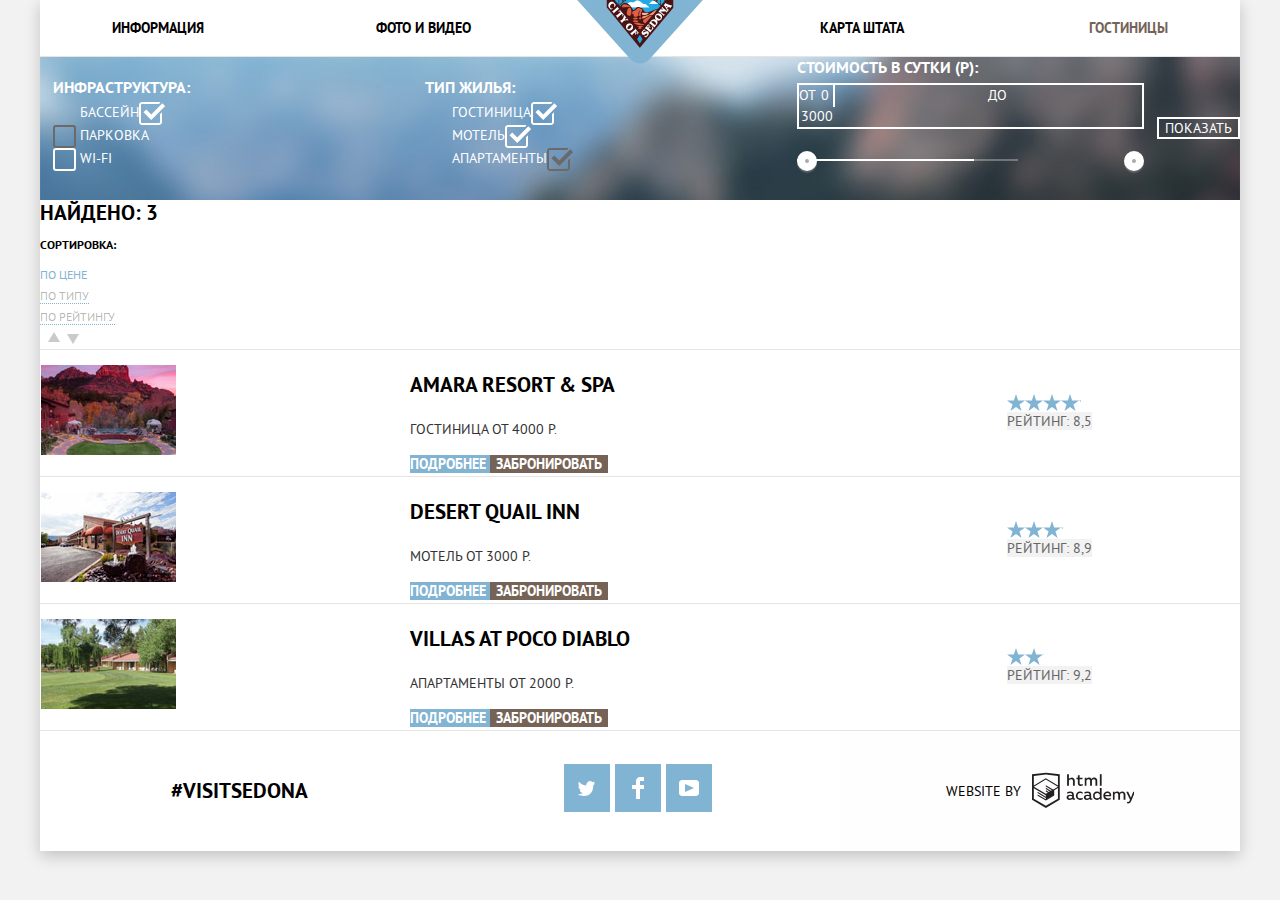
==== hotels.html @ 5e98f93b "Добавлена резиновая сетка для header и footer" ====
<!DOCTYPE html>
<html lang="ru">
<head>
    <meta charset="UTF-8">
    <title>
        Sedona - cамостоятельный учебный проект.
    </title>
    <link rel="stylesheet" href="css/normalize.css" type="text/css">
    <link rel="stylesheet" href="css/stylesheet.css" type="text/css">
</head>
<body>
<div class="container">
<header class="structure header">
    <nav class="navigation">
        <a class="navigation__logo-link" href="index.html">
            <img class=navigation__logo-image src="img/logo.png" width="140" height="71" alt="Логотип сервиса поиска гостиниц Sedona">
        </a>
        <ul class="navigation__list">
            <li class="navigation__item">
                <a class="navigation__link" href="info.html">
                    Информация
                </a>
            </li>
            <li class="navigation__item">
                <a class="navigation__link" href="media.html">
                    Фото и видео
                </a>
            </li>
            <li class="navigation__item">
                <a class="navigation__link" href="map.html">
                    Карта штата
                </a>
            </li>
            <li class="navigation__item">
                <a class="navigation__link link-active">
                    Гостиницы
                </a>
            </li>
        </ul>
    </nav>
</header>
<main class="structure hotels">
    <h1 class="visually-hidden">
        Найди свой отель!
    </h1>
    <form class="options" method="post" action="https://echo.htmlacademy.ru">
        <fieldset class="options__section options__section--infrastructure">
            <legend class="options__title">
                Инфраструктура:
            </legend>
            <div class="options__wrapper">
                <input class="options__checkbox visually-hidden" id="pool" type="checkbox" name="pool" checked>
                <label class="options__label options__label--checkbox" for="pool">
                    Бассейн
                </label>
                <input class="options__checkbox visually-hidden" id="parking" type="checkbox" name="parking" disabled>
                <label class="options__label options__label--checkbox" for="parking">
                    Парковка
                </label>
                <input class="options__checkbox visually-hidden" id="wi-fi" type="checkbox" name="wi-fi">
                <label class="options__label options__label--checkbox" for="wi-fi">
                    Wi-Fi
                </label>
            </div>
        </fieldset>
        <fieldset class="options__section options__section--type-hotel">
            <legend class="options__title">
                Тип жилья:
            </legend>
            <div class="options__wrapper">
                <input class="options__checkbox visually-hidden" id="hotel" type="checkbox" name="hotel" checked>
                <label class="options__label options__label--checkbox" for="hotel">
                    Гостиница
                </label>
                <input class="options__checkbox visually-hidden" id="motel" type="checkbox" name="motel" checked>
                <label class="options__label options__label--checkbox" for="motel">
                    Мотель
                </label>
                <input class="options__checkbox visually-hidden" id="apartments" type="checkbox" name="apartments" checked disabled>
                <label class="options__label options__label--checkbox" for="apartments">
                    Апартаменты
                </label>
            </div>
        </fieldset>
        <fieldset class="options__section options__section--cash">
            <legend class="options__title">Стоимость в сутки (Р):</legend>
            <div class="options__wrapper">
                <label class="options__label">
                    от
                </label>
                <input class="options__min-cash" type="number" value="0" min="0" step="100">
                <label class="options__label">
                    до
                </label>
                <input class="options__max-cash" type="number" value="3000" min="0" step="100">
            </div>
            <div class="options__cash-range">
                <div class="options__cash-scale">
                    <div class="options__cash-scale--select"></div>
                </div>
                <div class="options__toggle options__toggle--min"></div>
                <div class="options__toggle options__toggle--max"></div>
            </div>
        </fieldset>
        <button class="options__button" type="submit">
            Показать
        </button>
    </form>
    <section class="result">
        <h2 class="visually-hidden">
            Результаты поиска отелей
        </h2>
        <b class="result__title">
            Найдено:
        </b>
        <span class="result__total">
            3
        </span>
        <section class="sorting">
            <h2 class="sorting__title">
                Сортировка:
            </h2>
            <ul class="sorting__list">
                <li class="sorting__item">
                    <a class="sorting__link link-active" href="soprtingPrise.html">
                        По цене
                    </a>
                </li>
                <li class="sorting__item">
                    <a class="sorting__link" href="sortingType.html">
                        По типу
                    </a>
                </li>
                <li class="sorting__item">
                    <a class="sorting__link" href="sortingRange.html">
                        По рейтингу
                    </a>
                </li>
            </ul>
            <ul class="sorting__result">
                <li class="sorting__item">
                    <a class="sorting__button-up" href="sortingUp.html">
              <span class="visually-hidden">
                Вверх страницы
              </span>
                    </a>
                </li>
                <li class="sorting__item">
                    <a class="sorting__button-down link-active" href="sortingDown.html">
              <span class="visually-hidden">
                Вниз страницы
              </span>
                    </a>
                </li>
            </ul>
        </section>
        <table class="result__hotels hotels">
            <tr class="hotels__item">
                <td class="hotels__cell">
                    <img class="hotels__image" src="img/hotelsAmara.jpg" width="135" height="90" alt="Изображение гостиницы Amara Resort & Spa">
                </td>
                <td class="hotels__cell">
                    <div class="hotels__cell-wrapper">
                        <h3 class="hotels__title">
                            Amara Resort & Spa
                        </h3>
                        <p class="hotels__description">
                            Гостиница от 4000 р.
                        </p>
                        <a class="hotels__button hotels__button--preview" href="hotelsAmara.html">
                            Подробнее
                        </a>
                        <button class="hotels__button hotels__button--reserve" type="button">
                            Забронировать
                        </button>
                    </div>
                </td>
                <td class="hotels__cell">
                    <div class="hotel__cell-wrapper">
                        <span class="hotels__stars visually-hidden">
                            4 звезды
                        </span>
                        <span class="hotels__range hotels__range--amara">
                     Рейтинг: 8,5
                        </span>
                    </div>
                </td>
            </tr>
            <tr class="hotels__item">
                <td class="hotels__cell">
                    <img class="hotels__image" src="img/hotelsDesert.jpg" width="135" height="90" alt="Изображение гостиницы Desert Quail Inn">
                </td>
                <td class="hotels__cell">
                    <div class="hotels__cell-wrapper">
                        <h3 class="hotels__title">
                            Desert Quail Inn
                        </h3>
                        <p class="hotels__description">
                            Мотель от 3000 р.
                        </p>
                        <a class="hotels__button hotels__button--preview" href="hotelsDesert.html">
                            Подробнее
                        </a>
                        <button class="hotels__button hotels__button--reserve" type="button">
                            Забронировать
                        </button>
                    </div>
                </td>
                <td class="hotels__cell">
                    <div class="hotel__cell-wrapper">
                        <span class="hotels__stars visually-hidden">
                            3 звезды
                        </span>
                        <span class="hotels__range hotels__range--desert">
                     Рейтинг: 8,9
                        </span>
                    </div>
                </td>
            </tr>
            <tr class="hotels__item">
                <td class="hotels__cell">
                    <img class="hotels__image" src="img/hotelsPoco.jpg"  width="135" height="90" alt="Изображение гостиницы Villas at Poco Diablo">
                </td>
                <td class="hotels__cell">
                    <div class="hotels__cell-wrapper">
                        <h3 class="hotels__title">
                            Villas at Poco Diablo
                        </h3>
                        <p class="hotels__description">
                            Апартаменты от 2000 р.
                        </p>
                        <a class="hotels__button hotels__button--preview" href="hotelsPoco.html">
                            Подробнее
                        </a>
                        <button class="hotels__button hotels__button--reserve" type="button">
                            Забронировать
                        </button>
                    </div>
                </td>
                <td class="hotels__cell">
                    <div class="hotel__cell-wrapper">
                        <span class="hotels__stars visually-hidden">
                            2 звезды
                        </span>
                        <span class="hotels__range hotels__range--poco">
                     Рейтинг: 9,2
                        </span>
                    </div>
                </td>
            </tr>
        </table>
    </section>
</main>
<footer class="structure footer">
<span class="footer__hashtag">
    #visitSEDONA
</span>
    <ul class="footer__social">
        <li class="footer__social-item">
            <a class="footer__social-link footer__social-link--tw" href="https://www.twitter.com">
            <span class="visually-hidden">
                Twitter
            </span>
            </a>
        </li>
        <li class="footer__social-item">
            <a class="footer__social-link footer__social-link--fb" href="https://www.facebook.com">
            <span class="visually-hidden">
                Facebook
            </span>
            </a>
        </li>
        <li class="footer__social-item">
            <a class="footer__social-link footer__social-link--youtube" href="https://www.youtube.com">
            <span class="visually-hidden">
            YouTube
            </span>
            </a>
        </li>
    </ul>
    <div class="footer__copyright">
        <a class="footer__copyright-link" href="https://htmlacademy.ru/intensive/htmlcss">
            <p class="footer__copyright-description">
                Website by
            </p>
            <p class="visually-hidden">
                HTML Academy
            </p>
            <svg class="footer__copyright-svg" fill="#231f20" width="113" height="39" xmlns="http://www.w3.org/2000/svg" viewBox="0 0 113 39">
                <g class="footer__copyright-image" fill="#231f20">
                    <path d="M401.93,351.51a2.07,2.07,0,0,0,.58-0.11v1.4a3.41,3.41,0,0,1-1.24.22,1.75,1.75,0,0,1-1.75-1,5.08,5.08,0,0,1-3.3,1.13c-1.59,0-3.06-.87-3.06-2.68,0-2.24,2.08-2.93,3.9-2.93a11.63,11.63,0,0,1,2.28.26v-0.31c0-1.09-.8-1.86-2.3-1.86a7.79,7.79,0,0,0-3.15.67v-1.79a10.72,10.72,0,0,1,3.35-.58c2.48,0,4,1.18,4,3.83v3.14A0.57,0.57,0,0,0,401.93,351.51Zm-6.76-1.19a1.42,1.42,0,0,0,1.64,1.29,3.56,3.56,0,0,0,2.53-1V349.1a10.21,10.21,0,0,0-1.9-.22C396.34,348.89,395.17,349.23,395.17,350.33Z"
                          transform="translate(-355.09 -323.29)"/>
                    <path d="M408.15,343.91a5.29,5.29,0,0,1,2.7.67v1.79a4.28,4.28,0,0,0-2.42-.73,2.89,2.89,0,1,0,0,5.76,5.26,5.26,0,0,0,2.55-.67v1.8a6.58,6.58,0,0,1-2.9.6,4.42,4.42,0,0,1-4.72-4.54A4.54,4.54,0,0,1,408.15,343.91Z"
                          transform="translate(-355.09 -323.29)"/>
                    <path d="M420.93,351.51a2.07,2.07,0,0,0,.58-0.11v1.4a3.41,3.41,0,0,1-1.24.22,1.75,1.75,0,0,1-1.75-1,5.08,5.08,0,0,1-3.3,1.13c-1.59,0-3.06-.87-3.06-2.68,0-2.24,2.08-2.93,3.9-2.93a11.63,11.63,0,0,1,2.28.26v-0.31c0-1.09-.8-1.86-2.3-1.86a7.79,7.79,0,0,0-3.15.67v-1.79a10.72,10.72,0,0,1,3.35-.58c2.48,0,4,1.18,4,3.83v3.14A0.57,0.57,0,0,0,420.93,351.51Zm-6.76-1.19a1.42,1.42,0,0,0,1.64,1.29,3.56,3.56,0,0,0,2.53-1V349.1a10.21,10.21,0,0,0-1.9-.22C415.33,348.89,414.17,349.23,414.17,350.33Z"
                          transform="translate(-355.09 -323.29)"/>
                    <path d="M431.76,340.14V352.9H430v-1.39a4.07,4.07,0,0,1-3.35,1.62,4.62,4.62,0,0,1,0-9.22,4,4,0,0,1,3.15,1.37v-5.14h2ZM427,345.62a2.9,2.9,0,0,0,0,5.8,3,3,0,0,0,2.79-1.84v-2.13A3.06,3.06,0,0,0,427,345.62Z"
                          transform="translate(-355.09 -323.29)"/>
                    <path d="M438.08,343.91c3.48,0,4.68,2.81,4.12,5.34h-6.58c0.22,1.57,1.75,2.22,3.35,2.22a6.41,6.41,0,0,0,2.77-.62v1.68a7.5,7.5,0,0,1-3.14.6c-2.68,0-5-1.53-5-4.61A4.39,4.39,0,0,1,438.08,343.91Zm0.09,1.62a2.39,2.39,0,0,0-2.57,2.26h4.85A2.06,2.06,0,0,0,438.17,345.53Z"
                          transform="translate(-355.09 -323.29)"/>
                    <path d="M444.19,352.9v-8.75h1.73v1.09a4,4,0,0,1,2.92-1.33,3,3,0,0,1,2.73,1.4,4.33,4.33,0,0,1,3.06-1.4,3.21,3.21,0,0,1,3.32,3.52v5.47h-2v-5.41a1.67,1.67,0,0,0-1.73-1.84,2.94,2.94,0,0,0-2.17,1.18c0,0.2,0,.4,0,0.6v5.47h-2v-5.41a1.67,1.67,0,0,0-1.73-1.84,3.11,3.11,0,0,0-2.32,1.35v5.91h-2Z"
                          transform="translate(-355.09 -323.29)"/>
                    <path d="M466.56,344.15h2l-4.1,9.93c-0.95,2.28-2.19,3-3.52,3a5,5,0,0,1-1.15-.15v-1.66a3,3,0,0,0,.89.13c0.95,0,1.66-.67,2.17-2l0.18-.44-4.16-8.82H461l3,6.6Z"
                          transform="translate(-355.09 -323.29)"/>
                    <path d="M395.75,324.82v5a4,4,0,0,1,2.83-1.2,3.41,3.41,0,0,1,3.61,3.57v5.41h-2v-5.16a1.9,1.9,0,0,0-2-2.1,3.08,3.08,0,0,0-2.44,1.46v5.8h-2V324.82h2Z"
                          transform="translate(-355.09 -323.29)"/>
                    <path d="M407.52,325.71v3.12h3.17v1.71h-3.17v4c0,1.15.53,1.53,1.66,1.53a4.71,4.71,0,0,0,1.77-.35v1.68a7.14,7.14,0,0,1-2.35.38,2.68,2.68,0,0,1-3-2.88v-4.38H404v-1.71h1.57v-2.64Z"
                          transform="translate(-355.09 -323.29)"/>
                    <path d="M413.19,337.58v-8.75h1.73v1.09a4,4,0,0,1,2.92-1.33,3,3,0,0,1,2.73,1.4,4.33,4.33,0,0,1,3.06-1.4,3.21,3.21,0,0,1,3.32,3.52v5.47h-2v-5.41a1.67,1.67,0,0,0-1.73-1.84,2.94,2.94,0,0,0-2.17,1.18c0,0.2,0,.4,0,0.6v5.47h-2v-5.41a1.67,1.67,0,0,0-1.73-1.84,3.11,3.11,0,0,0-2.32,1.35v5.91h-2Z"
                          transform="translate(-355.09 -323.29)"/>
                    <rect x="74.72" y="1.52" width="1.95" height="12.76"/>
                    <path d="M370.53,323.31l-0.16,0-15.28,1.6v28L370.37,362l15.28-9.09v-28Zm13.12,28.45-13.28,7.9-13.28-7.9V340.28l13.22,7.87,0,1.43-9.07-5.4v1.38l9.11,5.47,0,1.46-9.1-5.42v1.38l9.11,5.47h0l9.19-5.5v-1.39h0v-4.52l4.1-2.45v11.67Zm0-13.16L380,340.74h0l-1.68,1-8-4.76v1.38l6.84,4.07-0.06,0-0.15.09-1,.57-5.64-3.36v1.38l4.45,2.65-1.05.7,0,0-3.36-2v1.38l2.21,1.3-2.25,1.35-13.16-7.82,13.17-7.92h0Zm0-1.39-13.35-7.87h0l-13.2,7.86v-10.5l13.28-1.39,13.28,1.39v10.51Z"
                          transform="translate(-355.09 -323.29)"/>
                </g>
            </svg>
        </a>
    </div>
</footer>
</div>
</body>
</html>
---- css/stylesheet.css ----
@font-face {
    font-family: "PT Sans";
    src: url("../fonts/ptsans.woff2") format("woff2");
    src: url("../fonts/ptsans.woff") format("woff");
    font-weight: 400;
    font-style: normal;
}

@font-face {
    font-family: "PT Sans";
    src: url("../fonts/ptsansbold.woff2") format("woff2");
    src: url("../fonts/ptsansbold.woff") format("woff");
    font-weight: 700;
    font-style: normal;
}

html {
    -webkit-box-sizing: border-box;
    box-sizing: border-box;
}

*,
*::before,
*::after {
    -webkit-box-sizing: inherit;
    box-sizing: inherit;
}

body {
    min-width: 768px;
    max-width: 1200px;
    margin: 0 auto;
    padding: 0;

    font-family: "PT Sans", "Arial", "sans-serif";
    font-weight: 400;
    font-size: 14px;
    line-height: 21px;
    text-transform: uppercase;
    color: #333333;

    background-color: #f2f2f2;
}

a {
    text-decoration: none;
}

img {
    max-width: 100%;
    height: auto;
}

.visually-hidden:not(:focus):not(:active) {
    position: absolute;

    width: 1px;
    height: 1px;
    margin: -1px;
    padding: 0;

    border: 0;

    white-space: nowrap;
    -webkit-clip-path: inset(100%);
    clip-path: inset(100%);
    clip: rect(0 0 0 0);
    overflow: hidden;
}

.container {
    width: 100%;
    min-width: 768px;
    background-color: #ffffff;
    box-shadow: 0 5px 15px 0 rgba(0,1,1, 0.2);
}

/* Site navigation */

.navigation {
    position: relative;
    display: flex;
    justify-content: center;
    align-items: center;
}

.navigation__logo-link {
    position: absolute;
    display: flex;
justify-content: center;
    z-index: 10;

}

.navigation__list {
    display: flex;
    justify-content: space-between;

    width: 100%;

    margin: 0;
    padding: 0 6%;

    list-style: none;
}

.navigation__item {
    width: 25%;
    height: 56px;
}

.navigation__link {
    display: flex;
    align-items: center;
    width: 100%;
    height: 100%;
    font-weight: 700;
    line-height: 26px;
    color: #000000;
}

.navigation__item:first-child>.navigation__link,
.navigation__item:nth-child(2)>.navigation__link {
    justify-content: flex-start;
}

.navigation__item:last-child>.navigation__link,
.navigation__item:nth-last-child(2)>.navigation__link {
    justify-content: flex-end;
}

.navigation__link:hover {
    color: #81b3d2;
}

.navigation__link:active {
    color: rgba(0, 0, 0, 0.3);
}

.link-active:not(:hover),
.link-active:not(:active){
    color: #766357;
}


/* The banner with a title */

.main__banner {
    position: relative;
    width: 100%;
    max-height: 513px;
    min-height: 507px;
    background-image: url("../img/indexBackground.jpg");
    background-repeat: no-repeat;
    background-position: 50% 20%;
    background-size: cover;
}

.main__banner::before {
    content: "";
    position: absolute;
    display: block;
    width: 100%;
    height: 100%;

    background-image: url("../img/indexTitle.png");
    background-repeat: no-repeat;
    background-position: 50% 50%;
}


.main__banner::after {
    content: "";
    position: absolute;
    top: 0;
    display: block;
    width: 100%;
    height: 100%;
    background-image: url("../img/mask.png");
    background-repeat: no-repeat;
    background-position: 50% 100%;
    background-size: contain;
}


/* Section advantages */

.advantages__slogan {
    display: flex;
    justify-content: center;
    align-items: center;

    width: 100%;

    font-weight: 700;
    font-size: 21px;
    line-height: 26px;
    color: #000000;
}

.advantages__description--slogan {
    display: flex;
    justify-content: center;
    align-items: center;

    width: 100%;

    line-height: 26px;
}

.advantages__list,
.advantages__other {
    margin: 0;
    padding: 0;

    list-style: none;
}

.advantages__item:first-child,
.advantages__item:nth-last-child(2) {
    width: 100%;
    height: 100%;

    background-color: #81b3d2;
}

.advantages__item:first-child::after {
  content: "";
  display: block;
   width: 70%;
    height: 60px; /*Временно*/

  background-image: url("../img/advantageTown.jpg");
  background-repeat: no-repeat;
  background-position: 100% 0; /*Временно*/
  background-size: cover;
}

.advantages__item:nth-last-child(2)::before{
  content: "";
  display: block;
    width: 70%;
    height: 60px; /*Временно*/

    background-image: url("../img/adventageAttraction.jpg");
    background-repeat: no-repeat;
    background-position: 100% 0; /*Временно*/
    background-size: cover;
}

.advantages__title {
    font-weight: 700;
    font-size: 21px;
    color: #000000;
}

.advantages__title--hotels::before {
    content: "";
    display: block;

    width: 75px;
    height: 72px;

    background-image: url("../img/adventageHostel.svg");
    background-repeat: no-repeat;
    background-position: 0 0;
}

.advantages__title--food::before {
    content: "";
    display: block;

    width: 74px;
    height: 70px;

    background-image: url("../img/advantageFood.svg");
    background-repeat: no-repeat;
    background-position: 0 0;
}

.advantages__title--gift::before {
    content: "";
    display: block;

    width: 64px;
    height: 76px;

    background-image: url("../img/adventageSouvenir.svg");
    background-repeat: no-repeat;
    background-position: 0 0;
}

.advantages__item:first-child .advantages__title,
.advantages__item:first-child .advantages__number,
.advantages__item:first-child .advantages__description,
.advantages__item:nth-last-child(2) .advantages__title,
.advantages__item:nth-last-child(2) .advantages__number,
.advantages__item:nth-last-child(2) .advantages__description{
    color: #ffffff;
}


/*Section hotel booking and modal*/


.hotel-booking__caption {
    display: flex;
    justify-content: center;

    width: 100%;

    font-weight: 700;
    font-size: 30px;
    line-height: 36px;
    color: #000000;
}

.hotel-booking__description {
    display: inline-block;
    vertical-align: middle;
    text-align: center;


    width: 100%;

    line-height: 24px;
}

.hotel-booking__search {
    display: inline-block;
    vertical-align: middle;
    text-align: center;


    font-weight: 700;
    font-size: 21px;
    line-height: 26px;
    text-transform: uppercase;
    color: #ffffff;

    background-color: #766357;

    border: none;
}

.hotel-booking__search:hover {
  background-color: #604e43;
}

.hotel-booking__search:active {
    color: rgba(255,255,255, 0.3);
    background-color: #503e33;
}

.hotel-booking__label,
.hotel-booking__input {
    font-weight: 700;
    line-height: 26px;
    color: #000000;
}

.hotel-booking__wrapper {
    width: 50%; /*timeless*/
    position: relative;
}

.hotel-booking__input {
    text-transform: uppercase;

    background-color: #f2f2f2;

    border: none;

    -webkit-appearance: none;
    -moz-appearance: none;
    -moz-appearance: textfield;
    appearance: none;
    margin: 0;
}

.hotel-booking__input:hover {
 background-color: #ebebeb;
}

.hotel-booking__input:focus {
    background-color: #ffffff;
    border: 2px solid #e5e5e5;
}

.hotel-booking__input--calendar {
    position:absolute;
    right: 0;

    display: block;

    width: 21px;
    height: 22px;

    background-color: transparent;

    border: none;
}

.hotel-booking__input--calendar:hover .hotel-booking__image{
fill: #000000;
}

.hotel-booking__input--calendar:active .hotel-booking__image{
    fill: #81b3d2;
}

.hotel-booking__button {
    background-color: #f2f2f2;
    box-shadow: none;
    border: none;
    position: relative;
}

.hotel-booking__button--min::before {
    content: "";
    display: inline-block;
    vertical-align: middle;
    text-align: center;
    width: 12px;
    height: 3px;
    background-color: #a9a9a9;
}

.hotel-booking__button--max::before {
    content: "";

    display: inline-block;
    vertical-align: middle;
    text-align: center;
    width: 11px;
    height: 3px;
    background-color: #a9a9a9;
}

.hotel-booking__button--max::after {
    content: "";
    position: absolute;
    top:25%;
    left: 44.8%;
    display: inline-block;
    vertical-align: middle;
    text-align: center;
    width: 3px;
    height: 11px;
    background-color: #a9a9a9;
}

.hotel-booking__button:hover::after,
.hotel-booking__button:hover::before {
    background-color: #000000;
}

.hotel-booking__button:active::after,
.hotel-booking__button:active::before {
    background-color: #81b3d2;
}

.hotel-booking__result {
    font-weight: 700;
    font-size: 21px;
    line-height: 26px;
    text-transform: uppercase;
    color: #ffffff;

    background-color: #81b3d2;
    border: none;
    box-shadow: none;
}

.hotel-booking__result:hover {
    background-color: #669ec0;
}

.hotel-booking__result:active {
    color: rgba(255,255,255, 0.3);
    background-color: #5496bd;
}


/*Form order hotel*/

.options {
    display: flex;
    justify-content: space-between;
    align-items: center;
    width: 100%;
    /*height: 218px; */
   background-image: url("../img/hotelsBackground.jpg");
    background-repeat: no-repeat;
    background-position: 0 0;
    background-size: cover;
}

.options__section {
    width: 33.3%;
    border: none;

}

.options__title {
    font-weight: 700;
    font-size: 16px;
    color: #ffffff;
}

.options__checkbox {
    display: none;
}

.options__label {
    position: relative;
    color: #ffffff;
}

.options__checkbox + .options__label--checkbox {
    display: block;
}

.options__checkbox + .options__label--checkbox::before {
    content: "";
    display: inline-block;
    vertical-align: middle;
    width: 23px;
    height: 23px;
    background-color: transparent;
    border:2px solid #ffffff;
    border-radius: 3px;
}



.options__checkbox:checked + .options__label--checkbox::after {
    content: "";
    position: absolute;
    display: inline-block;
    vertical-align: middle;
    width: 26px;
    height: 23px;

    background-image: url("../img/formCheckboxOn.svg");
    background-repeat: no-repeat;
}

.options__checkbox:checked + .options__label--checkbox::before {
    opacity: 0;
}
.options__checkbox:hover + .options__label--checkbox::before,
.options__checkbox:focus + .options__label--checkbox::before {
    border:2px solid #ffffff;
}
.options__checkbox:disabled + .options__label--checkbox::before {
    border:2px solid #6a6a6a;
}

.options__checkbox:disabled + .options__label--checkbox::after {
    background-image: url("../img/formCheckboxOff.svg");
    background-repeat: no-repeat;
}


.options__section--cash .options__wrapper {
    position: relative;
    border: 2px solid #ffffff;

}

.options__section--cash .options__wrapper::before {
    content: "";
    position: absolute;
    left:10%; /* temporality */
    width: 2px;
    height: 22px;

    background-color: #ffffff;
}

.options__min-cash,
.options__max-cash {
    color: #ffffff;

    background-color: transparent;
    border: none;
    -webkit-appearance: none;
    -moz-appearance: none;
    -moz-appearance: textfield;
    appearance: none;
    margin: 0;
}

.options__cash-range {
    position: relative;
}

.options__cash-scale {
    display: block;
    margin: 30px 0;/*temporality*/

    width: 221px; /*temporality*/
    height: 2px;
    background-color: rgba(255,255,255, 0.3);
}

.options__cash-scale--select {
    width: 80%; /*temporality*/
    height: 2px;

    background-color: #ffffff;
}

.options__toggle {
    position: absolute;
    display: block;

    margin-top: -40px; /*temporality*/
    width: 20px;
    height: 20px;

    background-color: #ababab;
    border: 8px solid #ffffff;
    box-shadow: 0 2px 1px 0 rgba(171,171,171, 0.3);
    border-radius: 50%;
}

.options__toggle--min {
    left: 0;
}

.options__toggle--max {
    right: 0;
}

.options__toggle:hover,
.options__toggle:active {
    width: 22px;
    height: 22px;

    border: 9px solid #ffffff;
}

.options__button {
    text-transform: uppercase;
    color: #ffffff;

    background-color: transparent;
    border: 2px solid #ffffff;
}

.options__button:hover,
.options__button:active {
    color: #000000;
    background-color: #ffffff;
}

/*Section result*/
.result__title,
.result__total {
    font-weight: 700;
    font-size: 21px;
    line-height: 26px;
    color: #000000;
}

/*Section sorting*/

.sorting__title {
    font-size: 12px;
    line-height: 18px;
    color: #000000;
}

.sorting__list,
.sorting__result {
    margin: 0;
    padding: 0;

    list-style: none;
}

.sorting__link {
    font-size: 12px;
    line-height: 18px;
    color: rgba(0,0,0, 0.3);
    border-bottom: 1px dotted #81b3d2;
}

.sorting__link:hover {
    color: #81b3d2;
}

.sorting__link:active {
    color: #000000;
    border-bottom: none;
}

.sorting__link.link-active {
    color: #81b3d2;
    border-bottom: none;
}

.sorting__result .sorting__item {
    position: relative;
    display: inline-block;
    vertical-align: middle;
}

.sorting__button-up,
.sorting__button-down {
    display: inline-block;
    vertical-align: top;
    width: 20px;
    height: 100%;

    background-color: transparent;
    border: none;
}

.sorting__button-down::before {
    content: "";

    position: absolute;
    top: 30%;
    left: 15%;

    display: block;
    width: 0;
    height: 0;

    border: 6px solid transparent;
    border-top: 10px solid #cacaca;
}

.sorting__button-up::before {
    content: "";

    position: absolute;
    bottom: 30%;
    right: 0;

    display: block;
    width: 0;
    height: 0;

    border: 6px solid transparent;
    border-bottom: 10px solid #cacaca;
}

.sorting__button-down:hover::before {
    border-top: 10px solid #000000;
}

.sorting__button-down:active::before {
    border-top: 10px solid #81b3d2;
}

.sorting__button-up:hover::before {
    border-bottom: 10px solid #000000;
}

.sorting__button-up:active::before {
    border-bottom: 10px solid #81b3d2;
}

/*Table hotels*/

.hotels {
    border-collapse: collapse;
    width: 100%;
    border-top: 1px solid #e5e5e5;
}

.hotels__item {
    border-bottom: 1px solid #e5e5e5;
}

.hotels__title {
    font-weight: 700;
    font-size: 21px;
    line-height: 26px;
    color: #000000;
}

.hotels__item:hover .hotels__title {
    color: #81b3d2;
}

.hotels__item:active .hotels__title {
 color: rgba(0,0,0, 0.3);
}

.hotels__button {
    font-weight: 700;
    color: #ffffff;

}

.hotels__button--preview {
background-color: #81b3d2;
}
.hotels__button--preview:hover {
    background-color: #669ec0;
}
.hotels__button--preview:active {
    color: rgba(255,255,255, 0.3);
    background-color: #5496bd;
}

.hotels__button--reserve {
    text-transform: uppercase;

    border: none;
background-color: #766357;
}

.hotels__button--reserve:hover {
    background-color: #604e43;
}
.hotels__button--reserve:active {
    color: rgba(255,255,255, 0.3);
    background-color: #503e33;
}


.hotels__range {
    color: #666666;
    background-color: #f2f2f2;
}

.hotels__range::before {
    content: "";
    display: block;

    width: 100%;
    height: 17px;
    background-image: url("../img/hotelsStar.svg");
    background-repeat: repeat-x;
}

.hotels__range--amara::before {
    width: 32%;
}

.hotels__range--desert::before {
    width: 24%;
}

.hotels__range--poco::before {
    width: 16%;
}




    /*Footer*/
.footer {
    display: flex;
    justify-content: space-between;
    width: 100%;

}

.footer__hashtag {
    display: flex;
    justify-content: center;
    align-items: center;
    width: 33.3%;
    font-weight: 700;
    font-size: 21px;
    line-height: 26px;
    color: #000000;
    text-transform: uppercase;
}

.footer__social {
    display: flex;
    justify-content: center;
    align-items: center;
    width: 33.3%;
    margin: 0;
    padding: 0;

    list-style: none;
}

.footer__social-link {
    display: flex;
    justify-content: center;
    align-items: center;

    width: 46px;
    height: 48px;

    margin-right: 5px;
    margin-bottom: 5px; /*timeless*/

    background-color: #81b3d2;
}

.footer__social-link--tw::before {
    content: "";
    display: block;
    width: 17px;
    height: 15px;

    background-image: url("../img/socialTwitter.svg");
    background-repeat: no-repeat;
}

.footer__social-link--fb::before {
    content: "";
    display: block;
    width: 12px;
    height: 22px;

    background-image: url("../img/socialFacebook.svg");
    background-repeat: no-repeat;
}

.footer__social-link--youtube::before {
    content: "";
    display: block;
    width: 20px;
    height: 16px;

    background-image: url("../img/socialYoutube.svg");
    background-repeat: no-repeat;
}

.footer__social-link:hover {
    background-color: #669ec0;
}

.footer__social-link:active {
    background-color: #5496bd;
    border: none;
}

.footer__social-link:active::before {
    opacity: 0.3;
}

.footer__copyright {
    display: flex;
    justify-content: center;
    align-items: center;
    width: 33.3%;
    height: 120px;

    background-color: rgba(254,254,254, 0.9);
}

.footer__copyright-link {
    display: flex;
    justify-content: space-around;
    align-items: center;
}


.footer__copyright-description {
   display: block;
width: 50%;
    line-height: 26px;
    color: #000000;
}



.footer__copyright-link:hover .footer__copyright-image {
    fill: #81b3d2;
}

.footer__copyright-link:active .footer__copyright-image {
    fill: #bdbbbc;
}
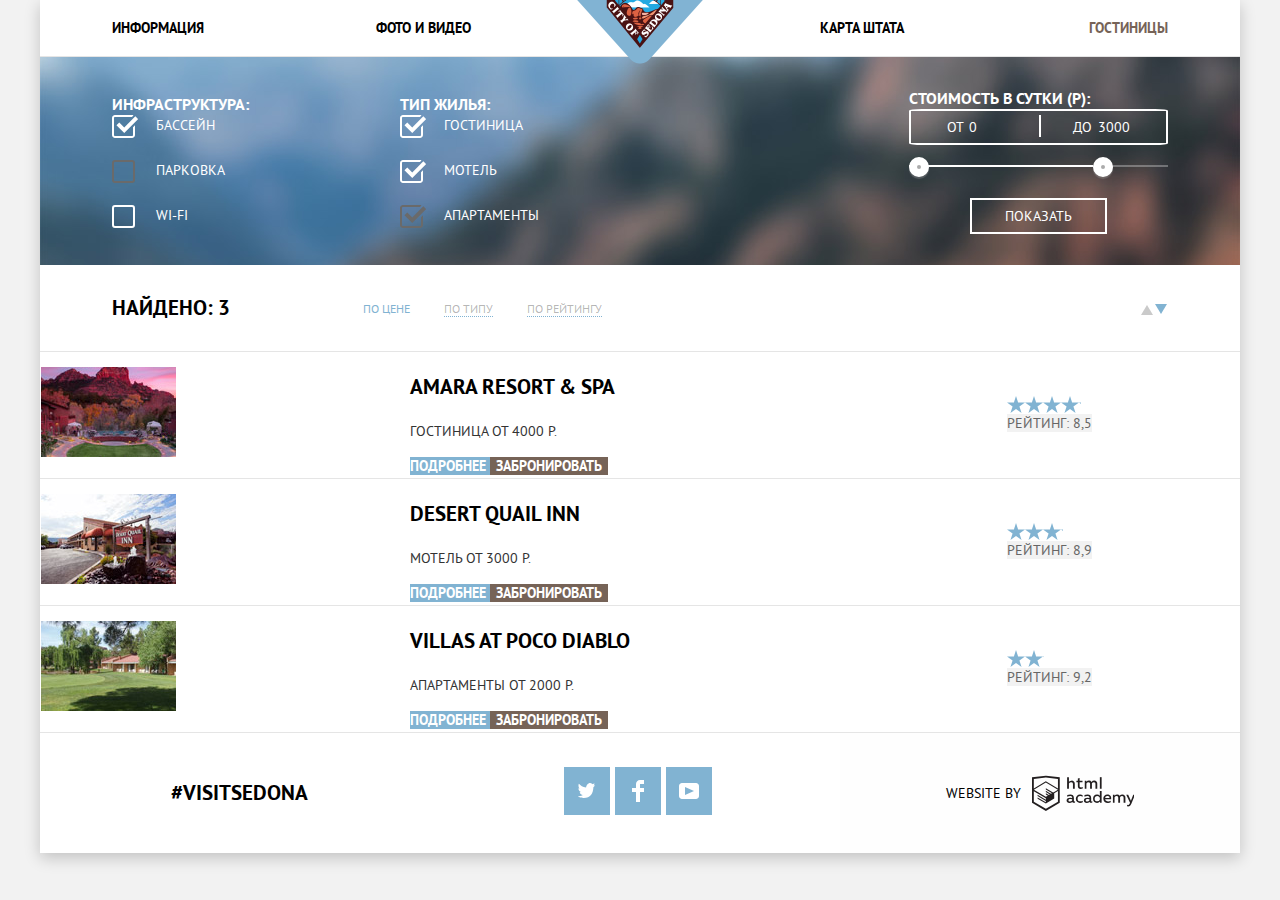
==== commit e32c823d: "Добавлена резиновая сетка для формы options и секции result" ====
--- a/hotels.html
+++ b/hotels.html
@@ -44,7 +44,7 @@
         Найди свой отель!
     </h1>
     <form class="options" method="post" action="https://echo.htmlacademy.ru">
-        <fieldset class="options__section options__section--infrastructure">
+        <fieldset class="options__section options__section--infrastructure options__fieldset">
             <legend class="options__title">
                 Инфраструктура:
             </legend>
@@ -63,7 +63,7 @@
                 </label>
             </div>
         </fieldset>
-        <fieldset class="options__section options__section--type-hotel">
+        <fieldset class="options__section options__section--type-hotel options__fieldset">
             <legend class="options__title">
                 Тип жилья:
             </legend>
@@ -82,17 +82,19 @@
                 </label>
             </div>
         </fieldset>
-        <fieldset class="options__section options__section--cash">
-            <legend class="options__title">Стоимость в сутки (Р):</legend>
+        <div class="options__section options__section--cash">
+        <fieldset class="options__fieldset">
+            <legend class="options__title options__title--cash">Стоимость в сутки (Р):</legend>
             <div class="options__wrapper">
-                <label class="options__label">
+                <label class="options__label options__label--cash">
                     от
-                </label>
-                <input class="options__min-cash" type="number" value="0" min="0" step="100">
-                <label class="options__label">
+                    <input class="options__min-cash" type="text" value="0" min="0" step="100">
+                </label>
+
+                <label class="options__label options__label--cash">
                     до
-                </label>
-                <input class="options__max-cash" type="number" value="3000" min="0" step="100">
+                    <input class="options__max-cash" type="text" value="3000" min="0" step="100">
+                </label>
             </div>
             <div class="options__cash-range">
                 <div class="options__cash-scale">
@@ -105,17 +107,16 @@
         <button class="options__button" type="submit">
             Показать
         </button>
+        </div>
     </form>
     <section class="result">
         <h2 class="visually-hidden">
             Результаты поиска отелей
         </h2>
-        <b class="result__title">
-            Найдено:
+        <div class="result__wrapper">
+        <b class="result__total">
+            Найдено: 3
         </b>
-        <span class="result__total">
-            3
-        </span>
         <section class="sorting">
             <h2 class="sorting__title">
                 Сортировка:
@@ -154,6 +155,7 @@
                 </li>
             </ul>
         </section>
+        </div>
         <table class="result__hotels hotels">
             <tr class="hotels__item">
                 <td class="hotels__cell">
--- a/css/stylesheet.css
+++ b/css/stylesheet.css
@@ -486,28 +486,64 @@
 
 .options {
     display: flex;
+    justify-content: flex-start;
+    align-items: center;
+    width: 100%;
+    /*height: 218px; */
+    padding: 31px 6%;
+
+   background-image: url("../img/hotelsBackground.jpg");
+    background-repeat: no-repeat;
+    background-position: 50% 13%;
+    background-size: cover;
+}
+
+.options__section {
+    width: 21.25%;
+    margin: 0;
+
+    padding: 0;
+}
+
+.options__section:first-child {
+    margin-right: 7.6%;
+}
+
+.options__section--type-hotel {
+    width: 52.25%;
+}
+
+.options__section--cash {
+    display: flex;
+    flex-direction: column;
     justify-content: space-between;
     align-items: center;
-    width: 100%;
-    /*height: 218px; */
-   background-image: url("../img/hotelsBackground.jpg");
-    background-repeat: no-repeat;
-    background-position: 0 0;
-    background-size: cover;
-}
-
-.options__section {
-    width: 33.3%;
+   width: 26.5%;
+}
+
+
+.options__fieldset {
+    margin: 0;
+    padding: 0;
+
     border: none;
-
 }
 
 .options__title {
+    margin: 0;
+
     font-weight: 700;
     font-size: 16px;
     color: #ffffff;
 }
 
+.options__title:not(.options__title--cash) {
+    padding-bottom: 28px;
+}
+
+.options__title--cash {
+    padding-bottom: 14px;
+}
 .options__checkbox {
     display: none;
 }
@@ -517,8 +553,10 @@
     color: #ffffff;
 }
 
-.options__checkbox + .options__label--checkbox {
-    display: block;
+.options__checkbox + .options__label--checkbox:not(:last-of-type) {
+    display: block;
+    margin-bottom: 22px;
+
 }
 
 .options__checkbox + .options__label--checkbox::before {
@@ -527,6 +565,7 @@
     vertical-align: middle;
     width: 23px;
     height: 23px;
+    margin-right: 17px;
     background-color: transparent;
     border:2px solid #ffffff;
     border-radius: 3px;
@@ -537,10 +576,12 @@
 .options__checkbox:checked + .options__label--checkbox::after {
     content: "";
     position: absolute;
+    left: 0;
     display: inline-block;
     vertical-align: middle;
     width: 26px;
     height: 23px;
+    margin-right: 13px;
 
     background-image: url("../img/formCheckboxOn.svg");
     background-repeat: no-repeat;
@@ -564,49 +605,71 @@
 
 
 .options__section--cash .options__wrapper {
+    display: flex;
+    justify-content: center;
+    align-items: center;
     position: relative;
+    width: 100%;
+    min-width: 220px;
+    height: 36px;
     border: 2px solid #ffffff;
+    border-radius: 5%;
 
 }
 
 .options__section--cash .options__wrapper::before {
     content: "";
     position: absolute;
-    left:10%; /* temporality */
+    top: 13%;
+    left: 50%; /* temporality */
     width: 2px;
     height: 22px;
 
     background-color: #ffffff;
 }
 
+.options__label--cash {
+    display: inline-block;
+    vertical-align: middle;
+    text-align: center;
+
+    width: 50%;
+
+}
+
 .options__min-cash,
 .options__max-cash {
+    display: inline-block;
+    vertical-align: baseline;
+    text-align: left;
+width: 28%;
+
     color: #ffffff;
 
     background-color: transparent;
     border: none;
-    -webkit-appearance: none;
-    -moz-appearance: none;
-    -moz-appearance: textfield;
-    appearance: none;
     margin: 0;
 }
+
+
 
 .options__cash-range {
     position: relative;
+    width: 100%;
+    padding-top: 20px;
+    padding-bottom: 31px;
 }
 
 .options__cash-scale {
     display: block;
-    margin: 30px 0;/*temporality*/
-
-    width: 221px; /*temporality*/
+
+    width: 100%; /*temporality*/
     height: 2px;
     background-color: rgba(255,255,255, 0.3);
 }
 
 .options__cash-scale--select {
-    width: 80%; /*temporality*/
+    width: 71%; /*temporality*/
     height: 2px;
 
     background-color: #ffffff;
@@ -614,9 +677,10 @@
 
 .options__toggle {
     position: absolute;
-    display: block;
-
-    margin-top: -40px; /*temporality*/
+    top: 23%;
+    display: block;
+
+
     width: 20px;
     height: 20px;
 
@@ -631,7 +695,7 @@
 }
 
 .options__toggle--max {
-    right: 0;
+    left: 71%;
 }
 
 .options__toggle:hover,
@@ -643,6 +707,8 @@
 }
 
 .options__button {
+    width: 137px;
+    height: 36px;
     text-transform: uppercase;
     color: #ffffff;
 
@@ -657,7 +723,15 @@
 }
 
 /*Section result*/
-.result__title,
+.result__wrapper {
+    display: flex;
+    justify-content: space-between;
+    align-items: center;
+    width: 100%;
+    height: 86px;
+    padding: 0 6%;
+}
+
 .result__total {
     font-weight: 700;
     font-size: 21px;
@@ -667,27 +741,59 @@
 
 /*Section sorting*/
 
+.sorting {
+    display: flex;
+    align-items: center;
+
+    width: 80%;
+}
+
 .sorting__title {
+    display: block;
     font-size: 12px;
     line-height: 18px;
     color: #000000;
 }
 
+
+@media (min-width: 1200px) {
+    .sorting__title {
+        position: absolute;
+
+        width: 1px;
+        height: 1px;
+        margin: -1px;
+        padding: 0;
+
+        overflow: hidden;
+    }
+}
+
+
 .sorting__list,
 .sorting__result {
+    display: flex;
+    align-items: center;
+
     margin: 0;
     padding: 0;
 
     list-style: none;
 }
 
+
 .sorting__link {
+    margin-right: 34px;
     font-size: 12px;
     line-height: 18px;
     color: rgba(0,0,0, 0.3);
     border-bottom: 1px dotted #81b3d2;
 }
 
+.sorting__item:first-child .sorting__link {
+    margin-left: 40px;
+}
+
 .sorting__link:hover {
     color: #81b3d2;
 }
@@ -700,18 +806,29 @@
 .sorting__link.link-active {
     color: #81b3d2;
     border-bottom: none;
+}
+
+.sorting__result {
+    display: flex;
+    justify-content: flex-end;
+    flex-grow: 10;
+    height: 100%;
+
 }
 
 .sorting__result .sorting__item {
     position: relative;
     display: inline-block;
     vertical-align: middle;
+
+    width: 15px;
+
 }
 
 .sorting__button-up,
 .sorting__button-down {
     display: inline-block;
-    vertical-align: top;
+    vertical-align: text-top;
     width: 20px;
     height: 100%;
 
@@ -738,7 +855,7 @@
     content: "";
 
     position: absolute;
-    bottom: 30%;
+    bottom: 15%;
     right: 0;
 
     display: block;
@@ -753,17 +870,23 @@
     border-top: 10px solid #000000;
 }
 
-.sorting__button-down:active::before {
+.sorting__button-down:active::before,
+.sorting__button-down.link-active::before {
     border-top: 10px solid #81b3d2;
 }
+
+
 
 .sorting__button-up:hover::before {
     border-bottom: 10px solid #000000;
 }
 
-.sorting__button-up:active::before {
+.sorting__button-up:active::before,
+.sorting__button-up.link-active::before{
     border-bottom: 10px solid #81b3d2;
 }
+
+
 
 /*Table hotels*/
 
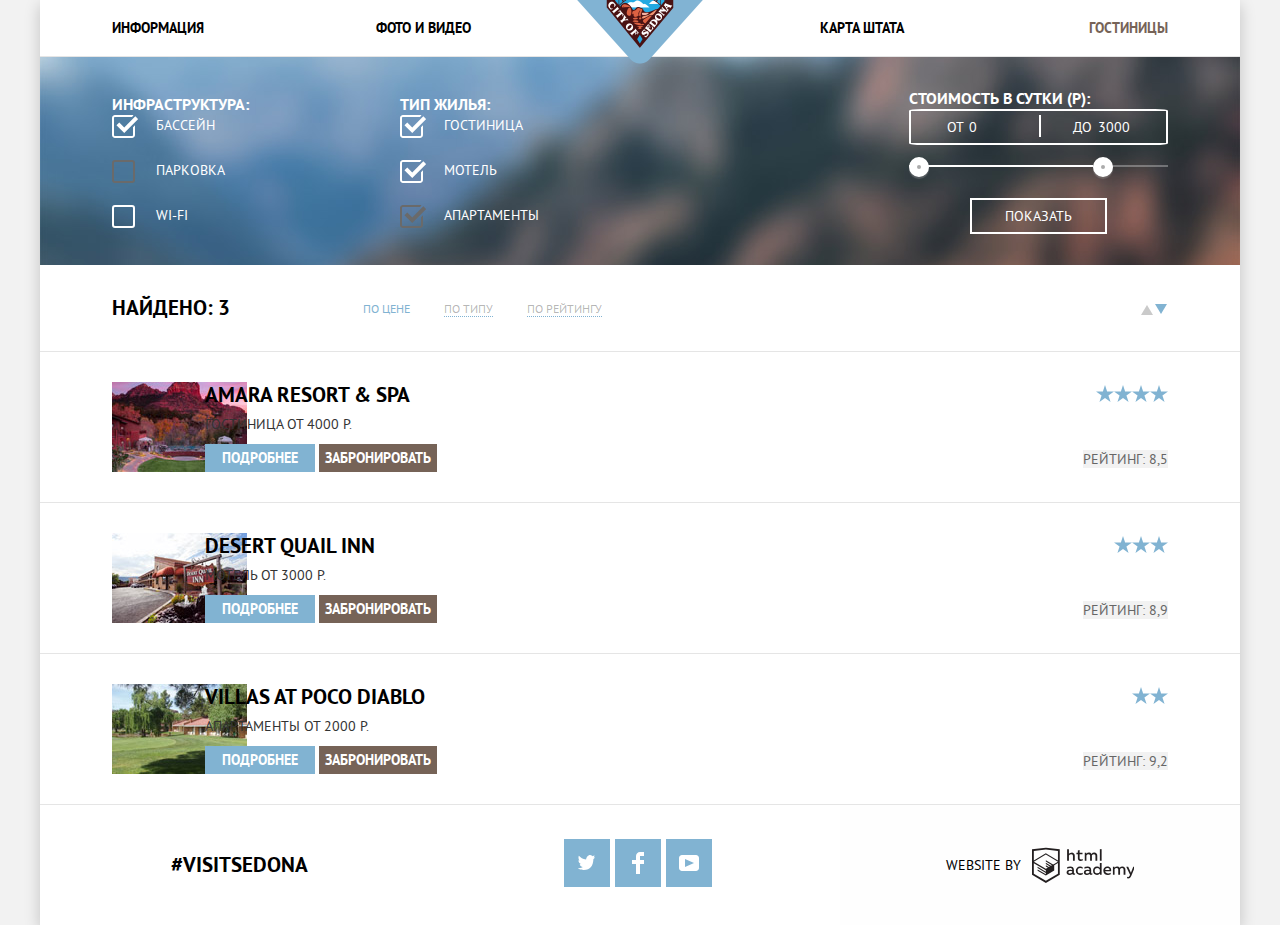
==== commit 4d12e1b3: "Добавлена резиновая сетка для таблицы hotels" ====
--- a/hotels.html
+++ b/hotels.html
@@ -94,7 +94,7 @@
                 <label class="options__label options__label--cash">
                     до
                     <input class="options__max-cash" type="text" value="3000" min="0" step="100">
-                </label>
+                </la  bel>
             </div>
             <div class="options__cash-range">
                 <div class="options__cash-scale">
@@ -178,14 +178,12 @@
                     </div>
                 </td>
                 <td class="hotels__cell">
-                    <div class="hotel__cell-wrapper">
-                        <span class="hotels__stars visually-hidden">
+                    <span class="hotels__stars hotels__stars--amara">
                             4 звезды
                         </span>
-                        <span class="hotels__range hotels__range--amara">
+                        <span class="hotels__range">
                      Рейтинг: 8,5
                         </span>
-                    </div>
                 </td>
             </tr>
             <tr class="hotels__item">
@@ -209,14 +207,12 @@
                     </div>
                 </td>
                 <td class="hotels__cell">
-                    <div class="hotel__cell-wrapper">
-                        <span class="hotels__stars visually-hidden">
+                    <span class="hotels__stars hotels__stars--desert">
                             3 звезды
                         </span>
-                        <span class="hotels__range hotels__range--desert">
+                        <span class="hotels__range">
                      Рейтинг: 8,9
                         </span>
-                    </div>
                 </td>
             </tr>
             <tr class="hotels__item">
@@ -240,14 +236,12 @@
                     </div>
                 </td>
                 <td class="hotels__cell">
-                    <div class="hotel__cell-wrapper">
-                        <span class="hotels__stars visually-hidden">
+                    <span class="hotels__stars hotels__stars--poco">
                             2 звезды
                         </span>
-                        <span class="hotels__range hotels__range--poco">
+                        <span class="hotels__range">
                      Рейтинг: 9,2
                         </span>
-                    </div>
                 </td>
             </tr>
         </table>
--- a/css/stylesheet.css
+++ b/css/stylesheet.css
@@ -900,7 +900,33 @@
     border-bottom: 1px solid #e5e5e5;
 }
 
+.hotels__cell {
+    padding: 30px 0;
+    vertical-align: middle;
+    text-align: left;
+}
+
+.hotels__cell:first-child {
+    width: 1%;
+    padding-left: 6%;
+    padding-right: 30px;
+}
+
+.hotels__cell:last-child {
+    padding-right: 6%;
+    text-align: right;
+}
+
+.hotels__image {
+    display: block;
+    min-width: 135px;
+    min-height: 90px;
+}
+
 .hotels__title {
+    margin: 0;
+    padding-bottom: 6px;
+
     font-weight: 700;
     font-size: 21px;
     line-height: 26px;
@@ -912,16 +938,28 @@
 }
 
 .hotels__item:active .hotels__title {
- color: rgba(0,0,0, 0.3);
+    color: rgba(0,0,0, 0.3);
+}
+
+.hotels__description {
+ margin: 0;
+    padding-bottom: 9px;
 }
 
 .hotels__button {
+    display: inline-block;
+    vertical-align: middle;
+    text-align: center;
+    width: max-content;
     font-weight: 700;
     color: #ffffff;
 
 }
 
 .hotels__button--preview {
+    padding: 0 17px;
+    padding-top: 4px;
+    padding-bottom: 3px;
 background-color: #81b3d2;
 }
 .hotels__button--preview:hover {
@@ -933,6 +971,7 @@
 }
 
 .hotels__button--reserve {
+    height: 28px;
     text-transform: uppercase;
 
     border: none;
@@ -953,26 +992,36 @@
     background-color: #f2f2f2;
 }
 
-.hotels__range::before {
-    content: "";
-    display: block;
+.hotels__stars {
+    display: block;
+    font-size: 0;
+}
+
+.hotels__stars::before {
+    content: "";
+    display: inline-block;
+    vertical-align: top;
+    text-align: right;
 
     width: 100%;
     height: 17px;
+
+    margin-bottom: 47px;
+
     background-image: url("../img/hotelsStar.svg");
     background-repeat: repeat-x;
 }
 
-.hotels__range--amara::before {
-    width: 32%;
-}
-
-.hotels__range--desert::before {
-    width: 24%;
-}
-
-.hotels__range--poco::before {
-    width: 16%;
+.hotels__stars--amara::before {
+    width: 72px;
+}
+
+.hotels__stars--desert::before {
+    width: 54px;
+}
+
+.hotels__stars--poco::before {
+    width: 36px;
 }
 
 
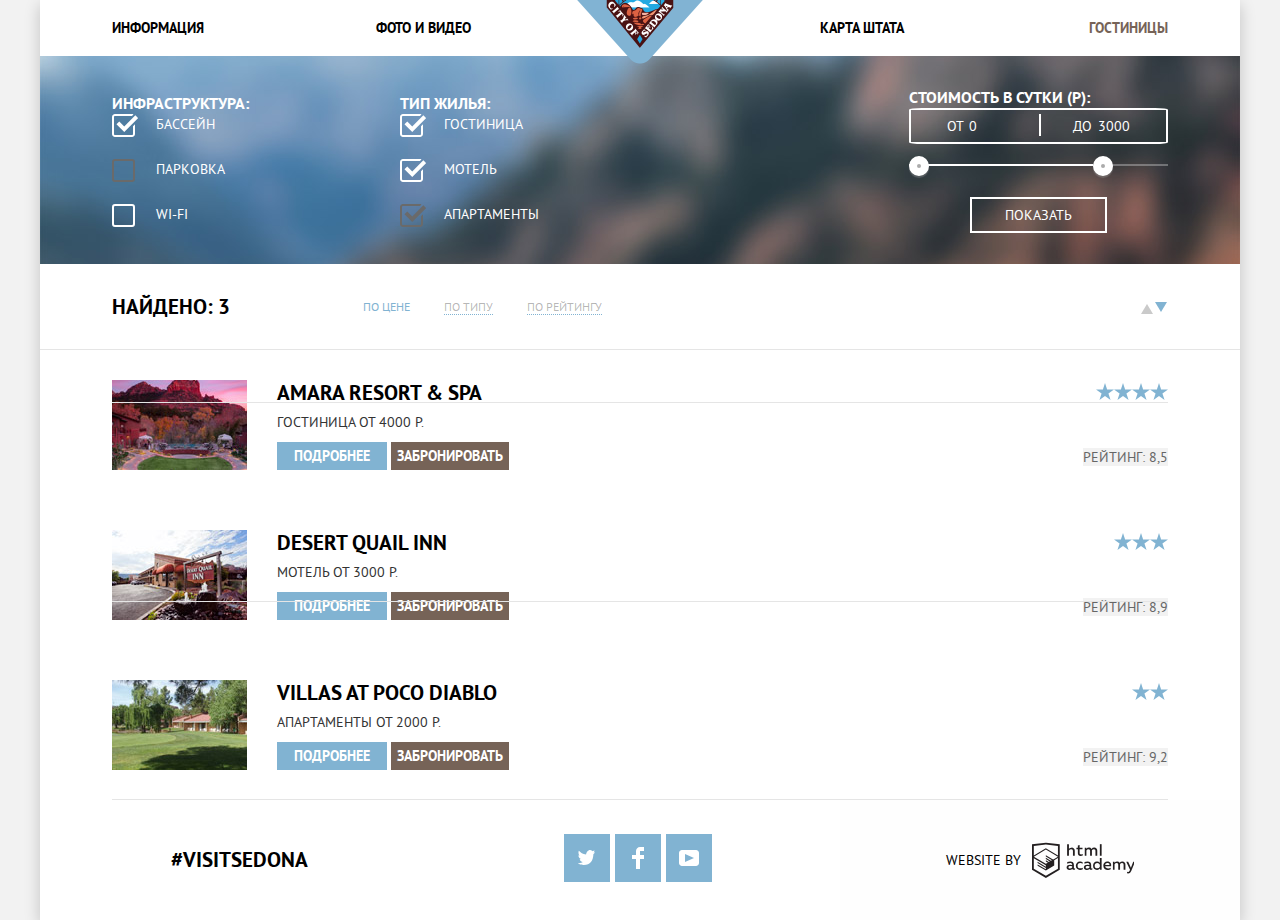
==== commit 79bf98b7: "Сетка таблицы версия 2" ====
--- a/hotels.html
+++ b/hotels.html
@@ -156,8 +156,9 @@
             </ul>
         </section>
         </div>
+        <div class="result__table-wrapper">
         <table class="result__hotels hotels">
-            <tr class="hotels__item">
+            <tr class="hotels__item hotels__item--amara">
                 <td class="hotels__cell">
                     <img class="hotels__image" src="img/hotelsAmara.jpg" width="135" height="90" alt="Изображение гостиницы Amara Resort & Spa">
                 </td>
@@ -186,7 +187,7 @@
                         </span>
                 </td>
             </tr>
-            <tr class="hotels__item">
+            <tr class="hotels__item hotels__item--desert">
                 <td class="hotels__cell">
                     <img class="hotels__image" src="img/hotelsDesert.jpg" width="135" height="90" alt="Изображение гостиницы Desert Quail Inn">
                 </td>
@@ -215,7 +216,7 @@
                         </span>
                 </td>
             </tr>
-            <tr class="hotels__item">
+            <tr class="hotels__item hotels__item--poco">
                 <td class="hotels__cell">
                     <img class="hotels__image" src="img/hotelsPoco.jpg"  width="135" height="90" alt="Изображение гостиницы Villas at Poco Diablo">
                 </td>
@@ -245,6 +246,7 @@
                 </td>
             </tr>
         </table>
+        </div>
     </section>
 </main>
 <footer class="structure footer">
--- a/css/stylesheet.css
+++ b/css/stylesheet.css
@@ -723,6 +723,7 @@
 }
 
 /*Section result*/
+
 .result__wrapper {
     display: flex;
     justify-content: space-between;
@@ -730,6 +731,7 @@
     width: 100%;
     height: 86px;
     padding: 0 6%;
+    border-bottom: 1px solid #e5e5e5;
 }
 
 .result__total {
@@ -890,37 +892,61 @@
 
 /*Table hotels*/
 
+.result__table-wrapper {
+    padding: 0 6%;
+    position: relative;
+}
+
 .hotels {
     border-collapse: collapse;
     width: 100%;
-    border-top: 1px solid #e5e5e5;
 }
 
 .hotels__item {
-    border-bottom: 1px solid #e5e5e5;
+    position: relative;
+}
+
+.hotels__item::after {
+    content: "";
+    position: absolute;
+    bottom: 0;
+    right: 0;
+    display: block;
+   width: 100%;
+    height: 1px;
+    background-color: #e5e5e5;
+}
+
+.hotels__item--amara::after {
+    bottom: 65%;
+}
+
+.hotels__item--desert::after {
+    bottom: 32%;
 }
 
 .hotels__cell {
+    white-space: nowrap;
     padding: 30px 0;
     vertical-align: middle;
     text-align: left;
 }
 
 .hotels__cell:first-child {
-    width: 1%;
-    padding-left: 6%;
-    padding-right: 30px;
+    width: 165px;
+    text-align: left;
 }
 
 .hotels__cell:last-child {
-    padding-right: 6%;
     text-align: right;
 }
 
 .hotels__image {
-    display: block;
-    min-width: 135px;
-    min-height: 90px;
+    white-space: nowrap;
+    display: block;
+    width: 135px;
+    height: 90px;
+
 }
 
 .hotels__title {
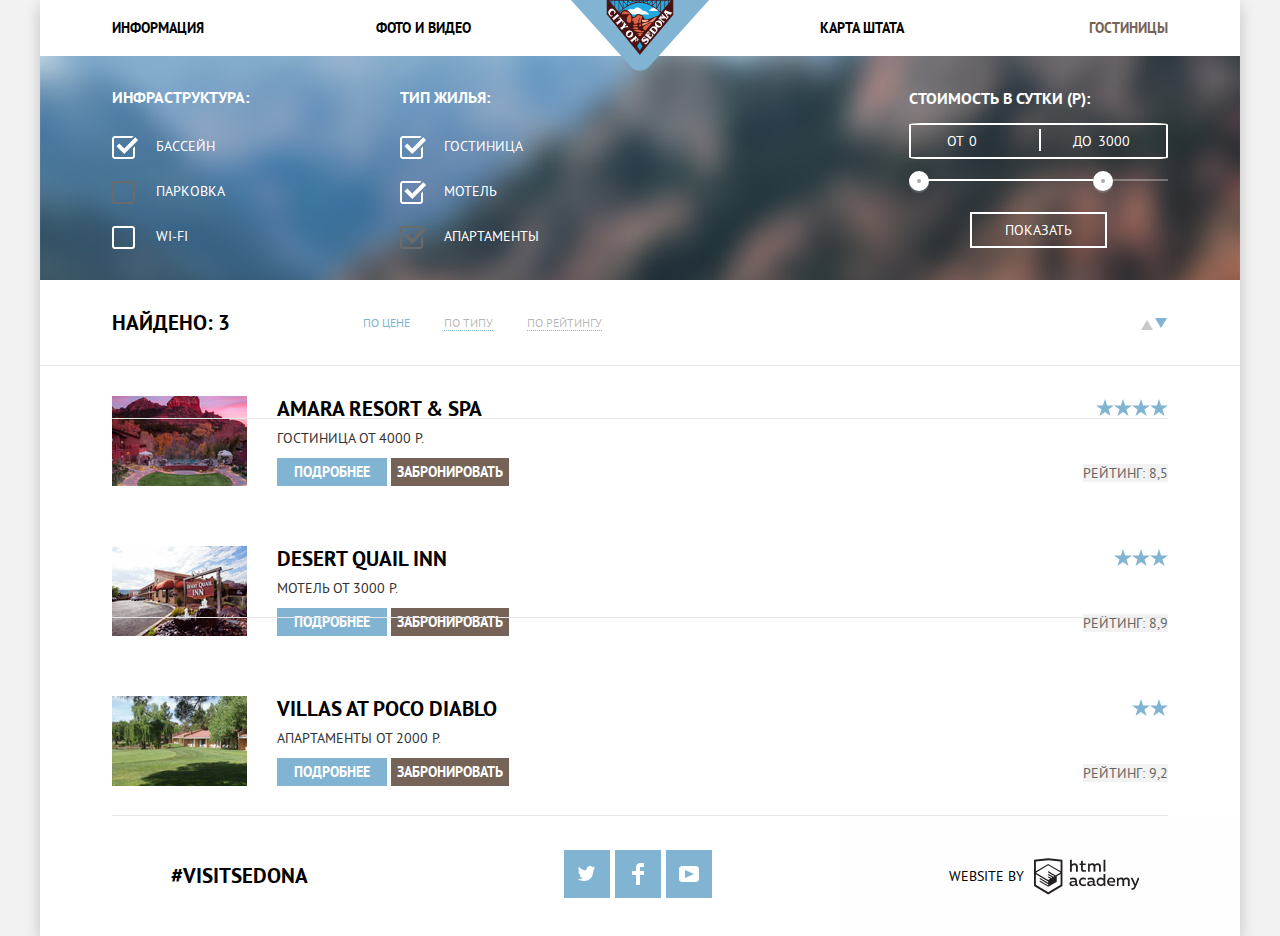
==== commit 30d4040c: "Рефакторинг кода и названий файлов" ====
--- a/hotels.html
+++ b/hotels.html
@@ -5,12 +5,12 @@
     <title>
         Sedona - cамостоятельный учебный проект.
     </title>
-    <link rel="stylesheet" href="css/normalize.css" type="text/css">
-    <link rel="stylesheet" href="css/stylesheet.css" type="text/css">
+    <link rel="stylesheet" href="css/normalize.css">
+    <link rel="stylesheet" href="css/stylesheet.css">
 </head>
 <body>
 <div class="container">
-<header class="structure header">
+<header class="header">
     <nav class="navigation">
         <a class="navigation__logo-link" href="index.html">
             <img class=navigation__logo-image src="img/logo.png" width="140" height="71" alt="Логотип сервиса поиска гостиниц Sedona">
@@ -39,7 +39,7 @@
         </ul>
     </nav>
 </header>
-<main class="structure hotels">
+<main class="main">
     <h1 class="visually-hidden">
         Найди свой отель!
     </h1>
@@ -48,7 +48,6 @@
             <legend class="options__title">
                 Инфраструктура:
             </legend>
-            <div class="options__wrapper">
                 <input class="options__checkbox visually-hidden" id="pool" type="checkbox" name="pool" checked>
                 <label class="options__label options__label--checkbox" for="pool">
                     Бассейн
@@ -61,13 +60,11 @@
                 <label class="options__label options__label--checkbox" for="wi-fi">
                     Wi-Fi
                 </label>
-            </div>
         </fieldset>
         <fieldset class="options__section options__section--type-hotel options__fieldset">
             <legend class="options__title">
                 Тип жилья:
             </legend>
-            <div class="options__wrapper">
                 <input class="options__checkbox visually-hidden" id="hotel" type="checkbox" name="hotel" checked>
                 <label class="options__label options__label--checkbox" for="hotel">
                     Гостиница
@@ -80,7 +77,6 @@
                 <label class="options__label options__label--checkbox" for="apartments">
                     Апартаменты
                 </label>
-            </div>
         </fieldset>
         <div class="options__section options__section--cash">
         <fieldset class="options__fieldset">
@@ -94,7 +90,7 @@
                 <label class="options__label options__label--cash">
                     до
                     <input class="options__max-cash" type="text" value="3000" min="0" step="100">
-                </la  bel>
+                </label>
             </div>
             <div class="options__cash-range">
                 <div class="options__cash-scale">
@@ -123,31 +119,31 @@
             </h2>
             <ul class="sorting__list">
                 <li class="sorting__item">
-                    <a class="sorting__link link-active" href="soprtingPrise.html">
+                    <a class="sorting__link link-active" href="soprting-prise.html">
                         По цене
                     </a>
                 </li>
                 <li class="sorting__item">
-                    <a class="sorting__link" href="sortingType.html">
+                    <a class="sorting__link" href="sorting-type.html">
                         По типу
                     </a>
                 </li>
                 <li class="sorting__item">
-                    <a class="sorting__link" href="sortingRange.html">
+                    <a class="sorting__link" href="sorting-range.html">
                         По рейтингу
                     </a>
                 </li>
             </ul>
             <ul class="sorting__result">
                 <li class="sorting__item">
-                    <a class="sorting__button-up" href="sortingUp.html">
+                    <a class="sorting__button-up" href="sorting-up.html">
               <span class="visually-hidden">
                 Вверх страницы
               </span>
                     </a>
                 </li>
                 <li class="sorting__item">
-                    <a class="sorting__button-down link-active" href="sortingDown.html">
+                    <a class="sorting__button-down link-active" href="sorting-down.html">
               <span class="visually-hidden">
                 Вниз страницы
               </span>
@@ -160,23 +156,21 @@
         <table class="result__hotels hotels">
             <tr class="hotels__item hotels__item--amara">
                 <td class="hotels__cell">
-                    <img class="hotels__image" src="img/hotelsAmara.jpg" width="135" height="90" alt="Изображение гостиницы Amara Resort & Spa">
-                </td>
-                <td class="hotels__cell">
-                    <div class="hotels__cell-wrapper">
+                    <img class="hotels__image" src="img/hotels-amara.jpg" width="135" height="90" alt="Изображение гостиницы Amara Resort & Spa">
+                </td>
+                <td class="hotels__cell">
                         <h3 class="hotels__title">
                             Amara Resort & Spa
                         </h3>
                         <p class="hotels__description">
                             Гостиница от 4000 р.
                         </p>
-                        <a class="hotels__button hotels__button--preview" href="hotelsAmara.html">
+                        <a class="hotels__button hotels__button--preview" href="hotels-amara.html">
                             Подробнее
                         </a>
                         <button class="hotels__button hotels__button--reserve" type="button">
                             Забронировать
                         </button>
-                    </div>
                 </td>
                 <td class="hotels__cell">
                     <span class="hotels__stars hotels__stars--amara">
@@ -189,23 +183,21 @@
             </tr>
             <tr class="hotels__item hotels__item--desert">
                 <td class="hotels__cell">
-                    <img class="hotels__image" src="img/hotelsDesert.jpg" width="135" height="90" alt="Изображение гостиницы Desert Quail Inn">
-                </td>
-                <td class="hotels__cell">
-                    <div class="hotels__cell-wrapper">
+                    <img class="hotels__image" src="img/hotels-desert.jpg" width="135" height="90" alt="Изображение гостиницы Desert Quail Inn">
+                </td>
+                <td class="hotels__cell">
                         <h3 class="hotels__title">
                             Desert Quail Inn
                         </h3>
                         <p class="hotels__description">
                             Мотель от 3000 р.
                         </p>
-                        <a class="hotels__button hotels__button--preview" href="hotelsDesert.html">
+                        <a class="hotels__button hotels__button--preview" href="hotels-desert.html">
                             Подробнее
                         </a>
                         <button class="hotels__button hotels__button--reserve" type="button">
                             Забронировать
                         </button>
-                    </div>
                 </td>
                 <td class="hotels__cell">
                     <span class="hotels__stars hotels__stars--desert">
@@ -218,23 +210,21 @@
             </tr>
             <tr class="hotels__item hotels__item--poco">
                 <td class="hotels__cell">
-                    <img class="hotels__image" src="img/hotelsPoco.jpg"  width="135" height="90" alt="Изображение гостиницы Villas at Poco Diablo">
-                </td>
-                <td class="hotels__cell">
-                    <div class="hotels__cell-wrapper">
+                    <img class="hotels__image" src="img/hotels-poco.jpg"  width="135" height="90" alt="Изображение гостиницы Villas at Poco Diablo">
+                </td>
+                <td class="hotels__cell">
                         <h3 class="hotels__title">
                             Villas at Poco Diablo
                         </h3>
                         <p class="hotels__description">
                             Апартаменты от 2000 р.
                         </p>
-                        <a class="hotels__button hotels__button--preview" href="hotelsPoco.html">
+                        <a class="hotels__button hotels__button--preview" href="hotels-poco.html">
                             Подробнее
                         </a>
                         <button class="hotels__button hotels__button--reserve" type="button">
                             Забронировать
                         </button>
-                    </div>
                 </td>
                 <td class="hotels__cell">
                     <span class="hotels__stars hotels__stars--poco">
@@ -249,7 +239,7 @@
         </div>
     </section>
 </main>
-<footer class="structure footer">
+<footer class="footer">
 <span class="footer__hashtag">
     #visitSEDONA
 </span>
--- a/css/stylesheet.css
+++ b/css/stylesheet.css
@@ -2,16 +2,16 @@
     font-family: "PT Sans";
     src: url("../fonts/ptsans.woff2") format("woff2");
     src: url("../fonts/ptsans.woff") format("woff");
+    font-style: normal;
     font-weight: 400;
-    font-style: normal;
 }
 
 @font-face {
     font-family: "PT Sans";
     src: url("../fonts/ptsansbold.woff2") format("woff2");
     src: url("../fonts/ptsansbold.woff") format("woff");
+    font-style: normal;
     font-weight: 700;
-    font-style: normal;
 }
 
 html {
@@ -32,10 +32,10 @@
     margin: 0 auto;
     padding: 0;
 
-    font-family: "PT Sans", "Arial", "sans-serif";
     font-weight: 400;
     font-size: 14px;
     line-height: 21px;
+    font-family: "PT Sans", "Arial", "sans-serif";
     text-transform: uppercase;
     color: #333333;
 
@@ -71,14 +71,16 @@
 .container {
     width: 100%;
     min-width: 768px;
+
     background-color: #ffffff;
-    box-shadow: 0 5px 15px 0 rgba(0,1,1, 0.2);
+    box-shadow: 0 5px 15px 0 rgba(0, 1, 1, 0.2);
 }
 
 /* Site navigation */
 
 .navigation {
     position: relative;
+
     display: flex;
     justify-content: center;
     align-items: center;
@@ -86,18 +88,17 @@
 
 .navigation__logo-link {
     position: absolute;
-    display: flex;
-justify-content: center;
+    top: 0;
     z-index: 10;
 
+    display: flex;
+    justify-content: center;
 }
 
 .navigation__list {
     display: flex;
     justify-content: space-between;
-
-    width: 100%;
-
+    width: 100%;
     margin: 0;
     padding: 0 6%;
 
@@ -114,18 +115,19 @@
     align-items: center;
     width: 100%;
     height: 100%;
+
     font-weight: 700;
     line-height: 26px;
     color: #000000;
 }
 
-.navigation__item:first-child>.navigation__link,
-.navigation__item:nth-child(2)>.navigation__link {
+.navigation__item:first-child > .navigation__link,
+.navigation__item:nth-child(2) > .navigation__link {
     justify-content: flex-start;
 }
 
-.navigation__item:last-child>.navigation__link,
-.navigation__item:nth-last-child(2)>.navigation__link {
+.navigation__item:last-child > .navigation__link,
+.navigation__item:nth-last-child(2) > .navigation__link {
     justify-content: flex-end;
 }
 
@@ -133,24 +135,31 @@
     color: #81b3d2;
 }
 
-.navigation__link:active {
+.navigation__link:active,
+.navigation__link:focus {
     color: rgba(0, 0, 0, 0.3);
+
+    outline: none;
 }
 
 .link-active:not(:hover),
-.link-active:not(:active){
+.link-active:not(:active) {
     color: #766357;
 }
-
 
 /* The banner with a title */
 
 .main__banner {
     position: relative;
+    z-index: 1;
+
+    display: block;
     width: 100%;
     max-height: 513px;
     min-height: 507px;
-    background-image: url("../img/indexBackground.jpg");
+
+    background-color: #88b9d7;
+    background-image: url("../img/index-background.jpg");
     background-repeat: no-repeat;
     background-position: 50% 20%;
     background-size: cover;
@@ -158,156 +167,295 @@
 
 .main__banner::before {
     content: "";
+
     position: absolute;
+    top: 0;
+    left: 0;
+
     display: block;
     width: 100%;
     height: 100%;
 
-    background-image: url("../img/indexTitle.png");
+    background-image: url("../img/index-title.png");
     background-repeat: no-repeat;
     background-position: 50% 50%;
 }
 
-
 .main__banner::after {
     content: "";
+
     position: absolute;
-    top: 0;
-    display: block;
-    width: 100%;
+    bottom: -0.13%;
+
+    display: block;
+    width: 100.2%;
     height: 100%;
-    background-image: url("../img/mask.png");
+
+    background-image: url("../img/index-mask.png");
     background-repeat: no-repeat;
-    background-position: 50% 100%;
+    background-position: -1px 100%;
     background-size: contain;
 }
 
-
 /* Section advantages */
 
+.advantages {
+    display: block;
+    width: 100%;
+}
+
 .advantages__slogan {
     display: flex;
     justify-content: center;
-    align-items: center;
-
-    width: 100%;
+    width: 50%;
+    margin: 0 auto;
+    padding-top: 60px;
+    padding-bottom: 40px;
 
     font-weight: 700;
     font-size: 21px;
     line-height: 26px;
+    text-align: center;
     color: #000000;
 }
 
-.advantages__description--slogan {
+@media (max-width: 1056px) {
+    .advantages__slogan {
+        width: 60%;
+        padding-top: 57px;
+    }
+}
+
+.advantages__description-slogan {
     display: flex;
     justify-content: center;
     align-items: center;
-
-    width: 100%;
+    width: 100%;
+    margin: 0;
+    padding-bottom: 59px;
 
     line-height: 26px;
 }
 
 .advantages__list,
 .advantages__other {
+    display: flex;
+    flex-wrap: wrap;
     margin: 0;
     padding: 0;
 
+    background-color: #eeeeee;
+
     list-style: none;
 }
 
+.advantages__item,
+.advantages__wrapper {
+    display: flex;
+    flex-wrap: wrap;
+    justify-content: flex-start;
+    align-content: flex-start;
+    order: 4;
+    width: 33.3%;
+    min-height: 255px;
+    padding-top: 47px;
+}
+
 .advantages__item:first-child,
-.advantages__item:nth-last-child(2) {
+.advantages__item:nth-child(2) {
     width: 100%;
     height: 100%;
+    padding-top: 0;
 
     background-color: #81b3d2;
 }
 
-.advantages__item:first-child::after {
-  content: "";
-  display: block;
-   width: 70%;
-    height: 60px; /*Временно*/
-
-  background-image: url("../img/advantageTown.jpg");
-  background-repeat: no-repeat;
-  background-position: 100% 0; /*Временно*/
-  background-size: cover;
-}
-
-.advantages__item:nth-last-child(2)::before{
-  content: "";
-  display: block;
-    width: 70%;
-    height: 60px; /*Временно*/
-
-    background-image: url("../img/adventageAttraction.jpg");
+.advantages__item:first-child {
+    order: 1;
+
+    background-image: url("../img/advantage-town.jpg");
     background-repeat: no-repeat;
-    background-position: 100% 0; /*Временно*/
-    background-size: cover;
+    background-position: 100%;
+    background-size: 66.66% auto;
+}
+
+.advantages__item:nth-child(2) {
+    justify-content: flex-end;
+    order: 3;
+
+    background-image: url("../img/adventage-attraction.jpg");
+    background-repeat: no-repeat;
+    background-position: 0;
+    background-size: 66.66% auto;
+}
+
+.advantages__item:last-child {
+    order: 2;
+    width: 100%;
+    min-height: 330px;
+    padding-top: 0;
+
+    background-color: #ffffff;
+}
+
+.advantages__other {
+    display: flex;
+    flex-wrap: wrap;
+    width: 100%;
+    padding-top: 61px;
+
+    background-color: #ffffff;
+}
+
+.advantages__other-item {
+    display: flex;
+    flex-wrap: wrap;
+    justify-content: space-around;
+    align-items: flex-start;
+    align-content: flex-start;
+    width: 33.3%;
 }
 
 .advantages__title {
+    width: min-content;
+    margin: 0 auto;
+    padding-bottom: 31px;
+
     font-weight: 700;
     font-size: 21px;
+    text-align: center;
     color: #000000;
 }
 
+.advantages__item:nth-child(2) .advantages__title {
+    width: max-content;
+}
+
+.advantages__other-item .advantages__title {
+    display: flex;
+    flex-direction: column;
+    align-items: center;
+    margin-bottom: 30px;
+    padding: 0 32%;
+
+    text-align: center;
+}
+
 .advantages__title--hotels::before {
     content: "";
-    display: block;
-
+
+    display: block;
     width: 75px;
     height: 72px;
-
-    background-image: url("../img/adventageHostel.svg");
+    margin-bottom: 29px;
+
+    background-image: url("../img/adventage-hostel.svg");
     background-repeat: no-repeat;
     background-position: 0 0;
 }
 
 .advantages__title--food::before {
     content: "";
-    display: block;
-
+
+    display: block;
     width: 74px;
     height: 70px;
-
-    background-image: url("../img/advantageFood.svg");
+    margin-bottom: 29px;
+
+    background-image: url("../img/advantage-food.svg");
     background-repeat: no-repeat;
     background-position: 0 0;
 }
 
 .advantages__title--gift::before {
     content: "";
-    display: block;
-
+
+    display: block;
     width: 64px;
     height: 76px;
-
-    background-image: url("../img/adventageSouvenir.svg");
+    margin-top: -7px;
+    margin-bottom: 29px;
+
+    background-image: url("../img/adventage-souvenir.svg");
     background-repeat: no-repeat;
     background-position: 0 0;
+}
+
+.advantages__number {
+    width: 100%;
+    padding-bottom: 30px;
+
+    text-align: center;
+}
+
+.advantages__description {
+    width: 180px;
+    margin: 0 auto;
+
+    text-align: center;
+}
+
+.advantages__item:nth-last-child(3) .advantages__description {
+    width: 149px;
+}
+
+@media (min-width: 1056px) {
+    .advantages__description,
+    .advantages__item:nth-last-child(3) .advantages__description {
+        width: 259px;
+    }
+
+    .advantages__item:first-child .advantages__description,
+    .advantages__item:nth-child(2) .advantages__description {
+        width: 303px;
+    }
+}
+
+.advantages__other-item .advantages__description {
+    width: 165px;
+    margin: 0 auto;
+
+    text-align: center;
+}
+
+.advantages__other-item:nth-last-child(2) .advantages__description {
+    width: 152px;
+}
+
+@media (min-width: 1056px) {
+    .advantages__other-item .advantages__description,
+    .advantages__other-item:nth-last-child(2) .advantages__description {
+        width: 285px;
+    }
 }
 
 .advantages__item:first-child .advantages__title,
 .advantages__item:first-child .advantages__number,
 .advantages__item:first-child .advantages__description,
-.advantages__item:nth-last-child(2) .advantages__title,
-.advantages__item:nth-last-child(2) .advantages__number,
-.advantages__item:nth-last-child(2) .advantages__description{
+.advantages__item:nth-child(2) .advantages__title,
+.advantages__item:nth-child(2) .advantages__number,
+.advantages__item:nth-child(2) .advantages__description {
     color: #ffffff;
 }
 
-
 /*Section hotel booking and modal*/
 
+.hotel-booking {
+    position: relative;
+
+    display: flex;
+    flex-direction: column;
+    align-items: center;
+}
 
 .hotel-booking__caption {
     display: flex;
     justify-content: center;
 
     width: 100%;
+    margin: 0;
+    padding-top: 57px;
+    padding-bottom: 37px;
 
     font-weight: 700;
     font-size: 30px;
@@ -317,20 +465,258 @@
 
 .hotel-booking__description {
     display: inline-block;
+    width: 100%;
+    margin: 0;
+    padding-bottom: 52px;
+
+    line-height: 24px;
     vertical-align: middle;
     text-align: center;
-
-
-    width: 100%;
-
-    line-height: 24px;
 }
 
 .hotel-booking__search {
     display: inline-block;
+    min-width: 568px;
+    min-height: 87px;
+
+    font-weight: 700;
+    font-size: 21px;
+    line-height: 26px;
     vertical-align: middle;
     text-align: center;
-
+    text-transform: uppercase;
+    color: #ffffff;
+
+    background-color: #766357;
+    border: none;
+}
+
+.hotel-booking__search:hover {
+    background-color: #604e43;
+}
+
+.hotel-booking__search:active {
+    color: rgba(255, 255, 255, 0.3);
+
+    background-color: #503e33;
+}
+
+.hotel-booking__modal {
+    position: absolute;
+    bottom: 0;
+    z-index: 100;
+
+    display: none;
+    flex-direction: row;
+    flex-wrap: wrap;
+    justify-content: center;
+    align-content: center;
+    max-width: 568px;
+    padding: 55px;
+
+    background-color: #ffffff;
+
+    transform: translate(0%, 100%);
+}
+
+.hotel-booking__modal--show {
+    display: flex;
+}
+
+.hotel-booking__form {
+    display: flex;
+    flex-wrap: wrap;
+    justify-content: flex-start;
+    width: 100%;
+}
+
+.hotel-booking__label,
+.hotel-booking__input {
+    font-weight: 700;
+    line-height: 26px;
+    color: #000000;
+}
+
+.hotel-booking__label {
+    display: flex;
+    align-items: center;
+    width: 24.45%;
+    height: 38px;
+}
+
+.hotel-booking__label:last-of-type {
+    justify-content: flex-end;
+    padding-right: 27px;
+}
+
+.hotel-booking__wrapper {
+    position: relative;
+
+    display: flex;
+    justify-content: flex-start;
+    align-items: center;
+    width: 75.55%;
+    height: 38px;
+    margin-bottom: 30px;
+
+    background-color: #f2f2f2;
+}
+
+.hotel-booking__wrapper:nth-last-of-type(2),
+.hotel-booking__wrapper:last-of-type {
+    width: 25.55%;
+    margin-bottom: 0;
+}
+
+.hotel-booking__input {
+    position: relative;
+
+    width: 100%;
+    height: 100%;
+    margin: 0;
+    padding: 0;
+    padding-left: 14px;
+
+    text-transform: uppercase;
+
+    background-color: #f2f2f2;
+    border: none;
+    -webkit-appearance: none;
+    -moz-appearance: none;
+    -moz-appearance: textfield;
+    appearance: none;
+}
+
+.hotel-booking__input::-webkit-outer-spin-button,
+.hotel-booking__input::-webkit-inner-spin-button {
+    margin: 0;
+
+    -webkit-appearance: none;
+    -moz-appearance: none;
+    -moz-appearance: textfield;
+    appearance: none;
+}
+
+.hotel-booking__input:hover {
+    background-color: #ebebeb;
+    -moz-appearance: number-input;
+    appearance: none;
+}
+
+.hotel-booking__input:focus {
+    background-color: #ffffff;
+    border: 2px solid #e5e5e5;
+    outline: none;
+    -moz-appearance: number-input;
+    appearance: none;
+}
+
+.hotel-booking__wrapper:nth-last-of-type(2) .hotel-booking__input,
+.hotel-booking__wrapper:last-of-type .hotel-booking__input {
+    width: 33.33%;
+    padding: 0;
+
+    vertical-align: middle;
+    text-align: center;
+}
+
+.hotel-booking__input--calendar {
+    position: absolute;
+    top: 0;
+    right: 0;
+
+    display: block;
+    width: 39px;
+    height: 100%;
+    padding: 0;
+
+    background-color: transparent;
+    border: none;
+}
+
+.hotel-booking__input--calendar:hover .hotel-booking__image {
+    fill: #000000;
+}
+
+.hotel-booking__input--calendar:active .hotel-booking__image,
+.hotel-booking__input--calendar:focus .hotel-booking__image {
+    fill: #81b3d2;
+    outline: none;
+}
+
+.hotel-booking__button {
+    width: 33.33%;
+    height: 100%;
+    background-color: #f2f2f2;
+    box-shadow: none;
+    border: none;
+    position: relative;
+    padding: 0;
+}
+
+.hotel-booking__button--min::before {
+    content: "";
+
+    display: inline-block;
+    width: 12px;
+    height: 3px;
+
+    vertical-align: middle;
+    text-align: center;
+
+    background-color: #a9a9a9;
+}
+
+.hotel-booking__button--max::before {
+    content: "";
+
+    display: inline-block;
+    width: 11px;
+    height: 3px;
+
+    vertical-align: middle;
+    text-align: center;
+
+    background-color: #a9a9a9;
+}
+
+.hotel-booking__button--max::after {
+    content: "";
+
+    position: absolute;
+    top: 40%;
+    left: 45%;
+
+    display: inline-block;
+    width: 3px;
+    height: 11px;
+
+    vertical-align: middle;
+    text-align: center;
+
+    background-color: #a9a9a9;
+}
+
+.hotel-booking__button:focus {
+    outline: none;
+}
+
+.hotel-booking__button:hover::after,
+.hotel-booking__button:hover::before {
+    background-color: #000000;
+}
+
+.hotel-booking__button:active::after,
+.hotel-booking__button:active::before,
+.hotel-booking__button:focus::after,
+.hotel-booking__button:focus::before {
+    background-color: #81b3d2;
+}
+
+.hotel-booking__result {
+    width: 100%;
+    height: 58px;
+    margin-top: 54px;
 
     font-weight: 700;
     font-size: 21px;
@@ -338,135 +724,6 @@
     text-transform: uppercase;
     color: #ffffff;
 
-    background-color: #766357;
-
-    border: none;
-}
-
-.hotel-booking__search:hover {
-  background-color: #604e43;
-}
-
-.hotel-booking__search:active {
-    color: rgba(255,255,255, 0.3);
-    background-color: #503e33;
-}
-
-.hotel-booking__label,
-.hotel-booking__input {
-    font-weight: 700;
-    line-height: 26px;
-    color: #000000;
-}
-
-.hotel-booking__wrapper {
-    width: 50%; /*timeless*/
-    position: relative;
-}
-
-.hotel-booking__input {
-    text-transform: uppercase;
-
-    background-color: #f2f2f2;
-
-    border: none;
-
-    -webkit-appearance: none;
-    -moz-appearance: none;
-    -moz-appearance: textfield;
-    appearance: none;
-    margin: 0;
-}
-
-.hotel-booking__input:hover {
- background-color: #ebebeb;
-}
-
-.hotel-booking__input:focus {
-    background-color: #ffffff;
-    border: 2px solid #e5e5e5;
-}
-
-.hotel-booking__input--calendar {
-    position:absolute;
-    right: 0;
-
-    display: block;
-
-    width: 21px;
-    height: 22px;
-
-    background-color: transparent;
-
-    border: none;
-}
-
-.hotel-booking__input--calendar:hover .hotel-booking__image{
-fill: #000000;
-}
-
-.hotel-booking__input--calendar:active .hotel-booking__image{
-    fill: #81b3d2;
-}
-
-.hotel-booking__button {
-    background-color: #f2f2f2;
-    box-shadow: none;
-    border: none;
-    position: relative;
-}
-
-.hotel-booking__button--min::before {
-    content: "";
-    display: inline-block;
-    vertical-align: middle;
-    text-align: center;
-    width: 12px;
-    height: 3px;
-    background-color: #a9a9a9;
-}
-
-.hotel-booking__button--max::before {
-    content: "";
-
-    display: inline-block;
-    vertical-align: middle;
-    text-align: center;
-    width: 11px;
-    height: 3px;
-    background-color: #a9a9a9;
-}
-
-.hotel-booking__button--max::after {
-    content: "";
-    position: absolute;
-    top:25%;
-    left: 44.8%;
-    display: inline-block;
-    vertical-align: middle;
-    text-align: center;
-    width: 3px;
-    height: 11px;
-    background-color: #a9a9a9;
-}
-
-.hotel-booking__button:hover::after,
-.hotel-booking__button:hover::before {
-    background-color: #000000;
-}
-
-.hotel-booking__button:active::after,
-.hotel-booking__button:active::before {
-    background-color: #81b3d2;
-}
-
-.hotel-booking__result {
-    font-weight: 700;
-    font-size: 21px;
-    line-height: 26px;
-    text-transform: uppercase;
-    color: #ffffff;
-
     background-color: #81b3d2;
     border: none;
     box-shadow: none;
@@ -476,11 +733,43 @@
     background-color: #669ec0;
 }
 
-.hotel-booking__result:active {
-    color: rgba(255,255,255, 0.3);
+.hotel-booking__result:active,
+.hotel-booking__result:focus {
+    color: rgba(255, 255, 255, 0.3);
+
     background-color: #5496bd;
-}
-
+    outline: none;
+}
+
+/*Map*/
+
+.map {
+    position: relative;
+
+    display: flex;
+    justify-content: center;
+    align-items: flex-start;
+    width: 100%;
+    height: 474px;
+
+    overflow: hidden;
+}
+
+.map__image {
+    min-width: 1200px;
+    height: auto;
+}
+
+.map__iframe {
+    position: absolute;
+    top: 0;
+    right: 0;
+
+    width: 100%;
+    height: 593px;
+
+    border: none;
+}
 
 /*Form order hotel*/
 
@@ -489,10 +778,9 @@
     justify-content: flex-start;
     align-items: center;
     width: 100%;
-    /*height: 218px; */
     padding: 31px 6%;
 
-   background-image: url("../img/hotelsBackground.jpg");
+    background-image: url("../img/hotels-background.jpg");
     background-repeat: no-repeat;
     background-position: 50% 13%;
     background-size: cover;
@@ -501,7 +789,6 @@
 .options__section {
     width: 21.25%;
     margin: 0;
-
     padding: 0;
 }
 
@@ -518,9 +805,8 @@
     flex-direction: column;
     justify-content: space-between;
     align-items: center;
-   width: 26.5%;
-}
-
+    width: 26.5%;
+}
 
 .options__fieldset {
     margin: 0;
@@ -544,117 +830,126 @@
 .options__title--cash {
     padding-bottom: 14px;
 }
+
+.options__label {
+    position: relative;
+
+    color: #ffffff;
+}
+
+.options__label--cash {
+    display: inline-block;
+    width: 50%;
+
+    vertical-align: middle;
+    text-align: center;
+}
+
 .options__checkbox {
     display: none;
 }
 
-.options__label {
-    position: relative;
-    color: #ffffff;
-}
-
 .options__checkbox + .options__label--checkbox:not(:last-of-type) {
     display: block;
     margin-bottom: 22px;
-
 }
 
 .options__checkbox + .options__label--checkbox::before {
     content: "";
+
     display: inline-block;
-    vertical-align: middle;
     width: 23px;
     height: 23px;
     margin-right: 17px;
+
+    vertical-align: middle;
+
     background-color: transparent;
-    border:2px solid #ffffff;
+    border: 2px solid #ffffff;
     border-radius: 3px;
 }
 
-
-
 .options__checkbox:checked + .options__label--checkbox::after {
     content: "";
+
     position: absolute;
     left: 0;
+
     display: inline-block;
-    vertical-align: middle;
     width: 26px;
     height: 23px;
     margin-right: 13px;
 
-    background-image: url("../img/formCheckboxOn.svg");
+    vertical-align: middle;
+
+    background-image: url("../img/form-checkbox-on.svg");
     background-repeat: no-repeat;
 }
 
 .options__checkbox:checked + .options__label--checkbox::before {
     opacity: 0;
 }
+
 .options__checkbox:hover + .options__label--checkbox::before,
 .options__checkbox:focus + .options__label--checkbox::before {
-    border:2px solid #ffffff;
-}
+    border: 2px solid #ffffff;
+}
+
 .options__checkbox:disabled + .options__label--checkbox::before {
-    border:2px solid #6a6a6a;
+    border: 2px solid #6a6a6a;
 }
 
 .options__checkbox:disabled + .options__label--checkbox::after {
-    background-image: url("../img/formCheckboxOff.svg");
+    background-image: url("../img/form-checkbox-off.svg");
     background-repeat: no-repeat;
 }
 
+/*Range-scale for form*/
 
 .options__section--cash .options__wrapper {
+    position: relative;
+
     display: flex;
     justify-content: center;
     align-items: center;
-    position: relative;
     width: 100%;
     min-width: 220px;
     height: 36px;
+
     border: 2px solid #ffffff;
     border-radius: 5%;
-
 }
 
 .options__section--cash .options__wrapper::before {
     content: "";
+
     position: absolute;
     top: 13%;
-    left: 50%; /* temporality */
+    left: 50%;
+
     width: 2px;
     height: 22px;
 
     background-color: #ffffff;
-}
-
-.options__label--cash {
-    display: inline-block;
-    vertical-align: middle;
-    text-align: center;
-
-    width: 50%;
-
 }
 
 .options__min-cash,
 .options__max-cash {
     display: inline-block;
+    width: 28%;
+    margin: 0;
+
     vertical-align: baseline;
     text-align: left;
-width: 28%;
-
     color: #ffffff;
 
     background-color: transparent;
     border: none;
-    margin: 0;
-}
-
-
+}
 
 .options__cash-range {
     position: relative;
+
     width: 100%;
     padding-top: 20px;
     padding-bottom: 31px;
@@ -662,14 +957,14 @@
 
 .options__cash-scale {
     display: block;
-
-    width: 100%; /*temporality*/
+    width: 100%;
     height: 2px;
-    background-color: rgba(255,255,255, 0.3);
+
+    background-color: rgba(255, 255, 255, 0.3);
 }
 
 .options__cash-scale--select {
-    width: 71%; /*temporality*/
+    width: 71%;
     height: 2px;
 
     background-color: #ffffff;
@@ -678,16 +973,15 @@
 .options__toggle {
     position: absolute;
     top: 23%;
-    display: block;
-
-
+
+    display: block;
     width: 20px;
     height: 20px;
 
     background-color: #ababab;
     border: 8px solid #ffffff;
-    box-shadow: 0 2px 1px 0 rgba(171,171,171, 0.3);
     border-radius: 50%;
+    box-shadow: 0 2px 1px 0 rgba(171, 171, 171, 0.3);
 }
 
 .options__toggle--min {
@@ -709,6 +1003,7 @@
 .options__button {
     width: 137px;
     height: 36px;
+
     text-transform: uppercase;
     color: #ffffff;
 
@@ -719,6 +1014,7 @@
 .options__button:hover,
 .options__button:active {
     color: #000000;
+
     background-color: #ffffff;
 }
 
@@ -731,6 +1027,7 @@
     width: 100%;
     height: 86px;
     padding: 0 6%;
+
     border-bottom: 1px solid #e5e5e5;
 }
 
@@ -741,12 +1038,16 @@
     color: #000000;
 }
 
-/*Section sorting*/
+.result__table-wrapper {
+    padding: 0 6%;
+    position: relative;
+}
+
+/*Section sorting for section result*/
 
 .sorting {
     display: flex;
     align-items: center;
-
     width: 80%;
 }
 
@@ -757,8 +1058,7 @@
     color: #000000;
 }
 
-
-@media (min-width: 1200px) {
+@media (min-width: 1056px) {
     .sorting__title {
         position: absolute;
 
@@ -771,24 +1071,23 @@
     }
 }
 
-
 .sorting__list,
 .sorting__result {
     display: flex;
     align-items: center;
-
     margin: 0;
     padding: 0;
 
     list-style: none;
 }
 
-
 .sorting__link {
     margin-right: 34px;
+
     font-size: 12px;
     line-height: 18px;
-    color: rgba(0,0,0, 0.3);
+    color: rgba(0, 0, 0, 0.3);
+
     border-bottom: 1px dotted #81b3d2;
 }
 
@@ -802,11 +1101,13 @@
 
 .sorting__link:active {
     color: #000000;
+
     border-bottom: none;
 }
 
 .sorting__link.link-active {
     color: #81b3d2;
+
     border-bottom: none;
 }
 
@@ -815,24 +1116,24 @@
     justify-content: flex-end;
     flex-grow: 10;
     height: 100%;
-
 }
 
 .sorting__result .sorting__item {
     position: relative;
+
     display: inline-block;
+    width: 15px;
+
     vertical-align: middle;
-
-    width: 15px;
-
 }
 
 .sorting__button-up,
 .sorting__button-down {
     display: inline-block;
-    vertical-align: text-top;
     width: 20px;
     height: 100%;
+
+    vertical-align: text-top;
 
     background-color: transparent;
     border: none;
@@ -857,8 +1158,8 @@
     content: "";
 
     position: absolute;
+    right: 0;
     bottom: 15%;
-    right: 0;
 
     display: block;
     width: 0;
@@ -877,29 +1178,21 @@
     border-top: 10px solid #81b3d2;
 }
 
-
-
 .sorting__button-up:hover::before {
     border-bottom: 10px solid #000000;
 }
 
 .sorting__button-up:active::before,
-.sorting__button-up.link-active::before{
+.sorting__button-up.link-active::before {
     border-bottom: 10px solid #81b3d2;
 }
 
-
-
-/*Table hotels*/
-
-.result__table-wrapper {
-    padding: 0 6%;
-    position: relative;
-}
+/*Table hotels for section result*/
 
 .hotels {
+    width: 100%;
+
     border-collapse: collapse;
-    width: 100%;
 }
 
 .hotels__item {
@@ -908,12 +1201,15 @@
 
 .hotels__item::after {
     content: "";
+
     position: absolute;
     bottom: 0;
     right: 0;
-    display: block;
-   width: 100%;
+
+    display: block;
+    width: 100%;
     height: 1px;
+
     background-color: #e5e5e5;
 }
 
@@ -926,14 +1222,17 @@
 }
 
 .hotels__cell {
-    white-space: nowrap;
     padding: 30px 0;
+
     vertical-align: middle;
     text-align: left;
+
+    white-space: nowrap;
 }
 
 .hotels__cell:first-child {
     width: 165px;
+
     text-align: left;
 }
 
@@ -942,11 +1241,11 @@
 }
 
 .hotels__image {
-    white-space: nowrap;
     display: block;
     width: 135px;
     height: 90px;
 
+    white-space: nowrap;
 }
 
 .hotels__title {
@@ -964,77 +1263,85 @@
 }
 
 .hotels__item:active .hotels__title {
-    color: rgba(0,0,0, 0.3);
+    color: rgba(0, 0, 0, 0.3);
 }
 
 .hotels__description {
- margin: 0;
+    margin: 0;
     padding-bottom: 9px;
 }
 
 .hotels__button {
     display: inline-block;
+    width: max-content;
+
+    font-weight: 700;
     vertical-align: middle;
     text-align: center;
-    width: max-content;
-    font-weight: 700;
     color: #ffffff;
-
 }
 
 .hotels__button--preview {
     padding: 0 17px;
     padding-top: 4px;
     padding-bottom: 3px;
-background-color: #81b3d2;
-}
+
+    background-color: #81b3d2;
+}
+
 .hotels__button--preview:hover {
     background-color: #669ec0;
 }
+
 .hotels__button--preview:active {
-    color: rgba(255,255,255, 0.3);
+    color: rgba(255, 255, 255, 0.3);
+
     background-color: #5496bd;
 }
 
 .hotels__button--reserve {
     height: 28px;
+
     text-transform: uppercase;
 
+    background-color: #766357;
     border: none;
-background-color: #766357;
 }
 
 .hotels__button--reserve:hover {
     background-color: #604e43;
 }
+
 .hotels__button--reserve:active {
-    color: rgba(255,255,255, 0.3);
+    color: rgba(255, 255, 255, 0.3);
+
     background-color: #503e33;
 }
-
 
 .hotels__range {
     color: #666666;
+
     background-color: #f2f2f2;
 }
 
 .hotels__stars {
     display: block;
+
     font-size: 0;
 }
 
 .hotels__stars::before {
     content: "";
+
     display: inline-block;
+    width: 100%;
+    height: 17px;
+    margin-bottom: 47px;
+
     vertical-align: top;
     text-align: right;
 
-    width: 100%;
-    height: 17px;
-
-    margin-bottom: 47px;
-
-    background-image: url("../img/hotelsStar.svg");
+    background-image: url("../img/hotels-star.svg");
     background-repeat: repeat-x;
 }
 
@@ -1050,15 +1357,12 @@
     width: 36px;
 }
 
-
-
-
-    /*Footer*/
+/*Footer*/
+
 .footer {
     display: flex;
     justify-content: space-between;
     width: 100%;
-
 }
 
 .footer__hashtag {
@@ -1066,11 +1370,12 @@
     justify-content: center;
     align-items: center;
     width: 33.3%;
+
     font-weight: 700;
     font-size: 21px;
     line-height: 26px;
+    text-transform: uppercase;
     color: #000000;
-    text-transform: uppercase;
 }
 
 .footer__social {
@@ -1088,47 +1393,49 @@
     display: flex;
     justify-content: center;
     align-items: center;
-
     width: 46px;
     height: 48px;
-
     margin-right: 5px;
-    margin-bottom: 5px; /*timeless*/
+    margin-bottom: 5px;
 
     background-color: #81b3d2;
 }
 
 .footer__social-link--tw::before {
     content: "";
+
     display: block;
     width: 17px;
     height: 15px;
 
-    background-image: url("../img/socialTwitter.svg");
+    background-image: url("../img/social-twitter.svg");
     background-repeat: no-repeat;
 }
 
 .footer__social-link--fb::before {
     content: "";
+
     display: block;
     width: 12px;
     height: 22px;
 
-    background-image: url("../img/socialFacebook.svg");
+    background-image: url("../img/social-facebook.svg");
     background-repeat: no-repeat;
 }
 
 .footer__social-link--youtube::before {
     content: "";
+
     display: block;
     width: 20px;
     height: 16px;
 
-    background-image: url("../img/socialYoutube.svg");
+    background-image: url("../img/social-youtube.svg");
     background-repeat: no-repeat;
 }
 
-.footer__social-link:hover {
+.footer__social-link:hover,
+.footer__social-link:focus {
     background-color: #669ec0;
 }
 
@@ -1148,7 +1455,7 @@
     width: 33.3%;
     height: 120px;
 
-    background-color: rgba(254,254,254, 0.9);
+    background-color: rgba(254, 254, 254, 0.9);
 }
 
 .footer__copyright-link {
@@ -1157,25 +1464,23 @@
     align-items: center;
 }
 
-
 .footer__copyright-description {
-   display: block;
-width: 50%;
+    display: inline-block;
+    vertical-align: middle;
+    width: 50%;
+    padding-right: 10px;
+
     line-height: 26px;
+    text-align: right;
     color: #000000;
 }
-
-
 
 .footer__copyright-link:hover .footer__copyright-image {
     fill: #81b3d2;
 }
 
+.footer__copyright-link:active .footer__copyright-image,
 .footer__copyright-link:active .footer__copyright-image {
     fill: #bdbbbc;
-}
-
-
-
-
-
+    outline: none;
+}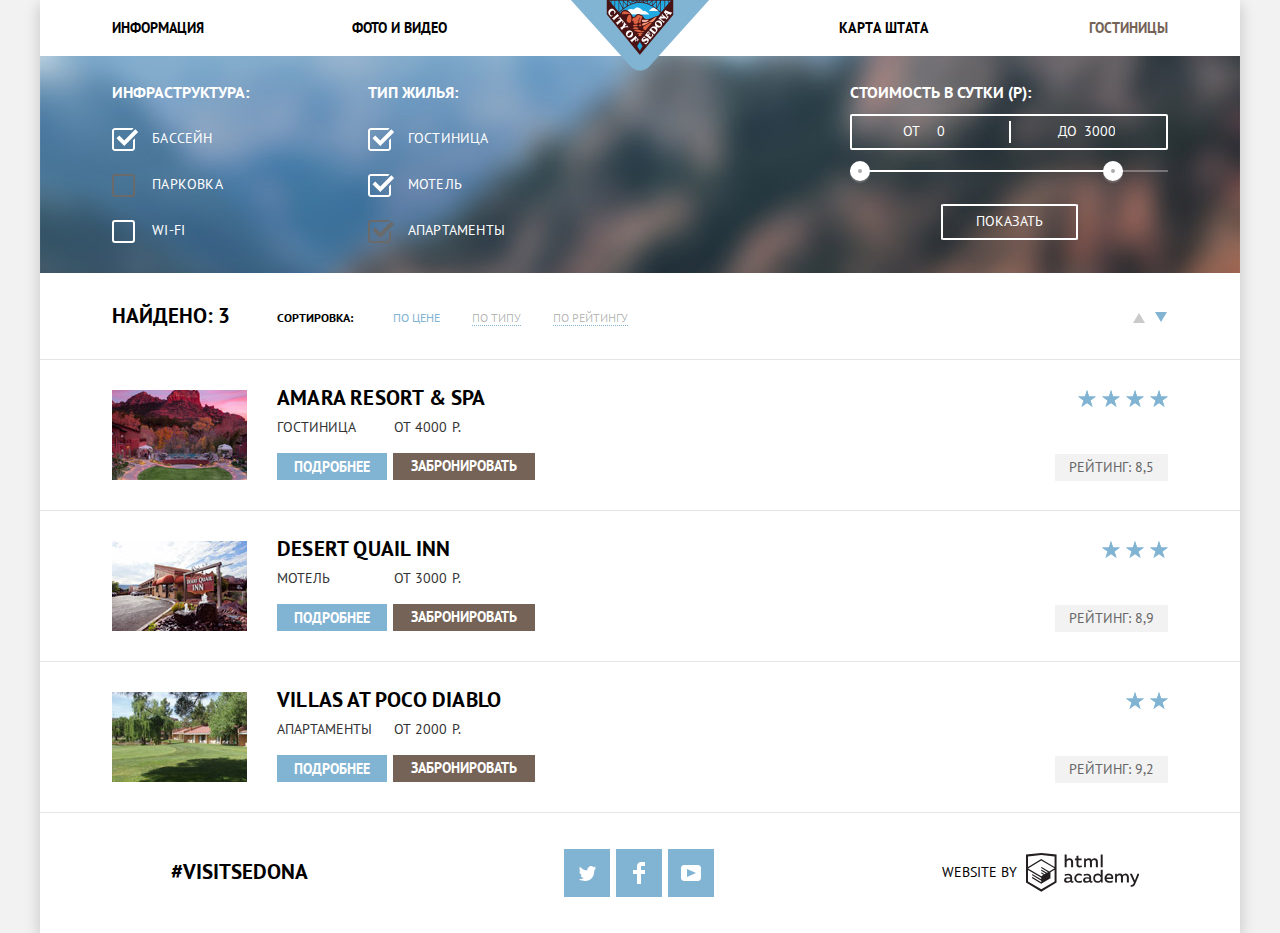
==== commit f3464c59: "PixelPerfect для второй страницы" ====
--- a/hotels.html
+++ b/hotels.html
@@ -94,10 +94,11 @@
             </div>
             <div class="options__cash-range">
                 <div class="options__cash-scale">
-                    <div class="options__cash-scale--select"></div>
+                    <div class="options__cash-scale--select">
+                        <div class="options__toggle options__toggle--min" tabindex="0"></div>
+                        <div class="options__toggle options__toggle--max" tabindex="0"></div>
+                    </div>
                 </div>
-                <div class="options__toggle options__toggle--min"></div>
-                <div class="options__toggle options__toggle--max"></div>
             </div>
         </fieldset>
         <button class="options__button" type="submit">
@@ -163,7 +164,12 @@
                             Amara Resort & Spa
                         </h3>
                         <p class="hotels__description">
-                            Гостиница от 4000 р.
+                            <span class="hotels__description__type">
+                            Гостиница
+                            </span>
+                            <span class="hotels__description__price">
+                                от 4000 р.
+                            </span>
                         </p>
                         <a class="hotels__button hotels__button--preview" href="hotels-amara.html">
                             Подробнее
@@ -190,7 +196,12 @@
                             Desert Quail Inn
                         </h3>
                         <p class="hotels__description">
-                            Мотель от 3000 р.
+                            <span class="hotels__description__type">
+                            Мотель
+                            </span>
+                            <span class="hotels__description__price">
+                            от 3000 р.
+                            </span>
                         </p>
                         <a class="hotels__button hotels__button--preview" href="hotels-desert.html">
                             Подробнее
@@ -217,7 +228,12 @@
                             Villas at Poco Diablo
                         </h3>
                         <p class="hotels__description">
-                            Апартаменты от 2000 р.
+                            <span class="hotels__description__type">
+                            Апартаменты
+                            </span>
+                            <span class="hotels__description__price">
+                            от 2000 р.
+                            </span>
                         </p>
                         <a class="hotels__button hotels__button--preview" href="hotels-poco.html">
                             Подробнее
--- a/css/stylesheet.css
+++ b/css/stylesheet.css
@@ -1,17 +1,17 @@
+
+@font-face {
+    font-family: "PT Sans";
+    src: url("../fonts/ptsansbold.woff2") format("woff2");
+    src: url("../fonts/ptsansbold.woff") format("woff");
+    font-weight: 700;
+    font-style: normal;
+}
 @font-face {
     font-family: "PT Sans";
     src: url("../fonts/ptsans.woff2") format("woff2");
     src: url("../fonts/ptsans.woff") format("woff");
+    font-weight: 400;
     font-style: normal;
-    font-weight: 400;
-}
-
-@font-face {
-    font-family: "PT Sans";
-    src: url("../fonts/ptsansbold.woff2") format("woff2");
-    src: url("../fonts/ptsansbold.woff") format("woff");
-    font-style: normal;
-    font-weight: 700;
 }
 
 html {
@@ -27,6 +27,8 @@
 }
 
 body {
+    position: relative;
+
     min-width: 768px;
     max-width: 1200px;
     margin: 0 auto;
@@ -94,6 +96,11 @@
     display: flex;
     justify-content: center;
 }
+.navigation__logo-link:hover:not(.link-active) .navigation__logo-image,
+.navigation__logo-link:focus .navigation__logo-image {
+    width: auto;
+    height: 81px;
+}
 
 .navigation__list {
     display: flex;
@@ -106,8 +113,13 @@
 }
 
 .navigation__item {
+    width: 30%;
+    height: 56px;
+}
+
+.navigation__item:first-child,
+.navigation__item:last-child {
     width: 25%;
-    height: 56px;
 }
 
 .navigation__link {
@@ -131,15 +143,19 @@
     justify-content: flex-end;
 }
 
-.navigation__link:hover {
+.navigation__item:nth-child(3) > .navigation__link {
+    letter-spacing: 0.5px;
+}
+
+.navigation__link:hover,
+.navigation__link:focus {
     color: #81b3d2;
-}
-
-.navigation__link:active,
-.navigation__link:focus {
+
+    outline: none;
+}
+
+.navigation__link:active {
     color: rgba(0, 0, 0, 0.3);
-
-    outline: none;
 }
 
 .link-active:not(:hover),
@@ -155,14 +171,19 @@
 
     display: block;
     width: 100%;
-    max-height: 513px;
-    min-height: 507px;
+    min-height: 510px;
 
     background-color: #88b9d7;
-    background-image: url("../img/index-background.jpg");
+    background-image: url("../img/index-background2.jpg");
     background-repeat: no-repeat;
-    background-position: 50% 20%;
+    background-position: 50% 28.6%;
     background-size: cover;
+}
+
+@media (max-width: 1056px) {
+    .main__banner {
+        min-height: 513px;
+    }
 }
 
 .main__banner::before {
@@ -178,7 +199,7 @@
 
     background-image: url("../img/index-title.png");
     background-repeat: no-repeat;
-    background-position: 50% 50%;
+    background-position: 50% 47.5%;
 }
 
 .main__banner::after {
@@ -188,13 +209,13 @@
     bottom: -0.13%;
 
     display: block;
-    width: 100.2%;
+    width: 100%;
     height: 100%;
 
     background-image: url("../img/index-mask.png");
     background-repeat: no-repeat;
-    background-position: -1px 100%;
-    background-size: contain;
+    background-position: 50% 100%;
+    background-size: 100.2% 60px;
 }
 
 /* Section advantages */
@@ -209,8 +230,8 @@
     justify-content: center;
     width: 50%;
     margin: 0 auto;
-    padding-top: 60px;
-    padding-bottom: 40px;
+    padding-top: 58px;
+    padding-bottom: 27px;
 
     font-weight: 700;
     font-size: 21px;
@@ -222,7 +243,8 @@
 @media (max-width: 1056px) {
     .advantages__slogan {
         width: 60%;
-        padding-top: 57px;
+        padding-top: 55px;
+        padding-bottom: 28px;
     }
 }
 
@@ -232,9 +254,10 @@
     align-items: center;
     width: 100%;
     margin: 0;
-    padding-bottom: 59px;
+    padding-bottom: 51px;
 
     line-height: 26px;
+    letter-spacing: 0.05px;
 }
 
 .advantages__list,
@@ -257,7 +280,7 @@
     align-content: flex-start;
     order: 4;
     width: 33.3%;
-    min-height: 255px;
+    min-height: 256px;
     padding-top: 47px;
 }
 
@@ -275,7 +298,7 @@
 
     background-image: url("../img/advantage-town.jpg");
     background-repeat: no-repeat;
-    background-position: 100%;
+    background-position: 100% 54%;
     background-size: 66.66% auto;
 }
 
@@ -285,7 +308,7 @@
 
     background-image: url("../img/adventage-attraction.jpg");
     background-repeat: no-repeat;
-    background-position: 0;
+    background-position: 0 53%;
     background-size: 66.66% auto;
 }
 
@@ -302,7 +325,7 @@
     display: flex;
     flex-wrap: wrap;
     width: 100%;
-    padding-top: 61px;
+    padding-top: 60px;
 
     background-color: #ffffff;
 }
@@ -319,7 +342,7 @@
 .advantages__title {
     width: min-content;
     margin: 0 auto;
-    padding-bottom: 31px;
+    padding-bottom: 24px;
 
     font-weight: 700;
     font-size: 21px;
@@ -335,7 +358,7 @@
     display: flex;
     flex-direction: column;
     align-items: center;
-    margin-bottom: 30px;
+    margin-bottom: 24px;
     padding: 0 32%;
 
     text-align: center;
@@ -358,13 +381,13 @@
     content: "";
 
     display: block;
-    width: 74px;
-    height: 70px;
+    width: 75px;
+    height: 72px;
     margin-bottom: 29px;
 
     background-image: url("../img/advantage-food.svg");
     background-repeat: no-repeat;
-    background-position: 0 0;
+    background-position: center;
 }
 
 .advantages__title--gift::before {
@@ -373,7 +396,8 @@
     display: block;
     width: 64px;
     height: 76px;
-    margin-top: -7px;
+    margin-top: -4px;
+    margin-left: 4px;
     margin-bottom: 29px;
 
     background-image: url("../img/adventage-souvenir.svg");
@@ -383,7 +407,7 @@
 
 .advantages__number {
     width: 100%;
-    padding-bottom: 30px;
+    padding-bottom: 21px;
 
     text-align: center;
 }
@@ -454,8 +478,8 @@
 
     width: 100%;
     margin: 0;
-    padding-top: 57px;
-    padding-bottom: 37px;
+    padding-top: 50px;
+    padding-bottom: 24px;
 
     font-weight: 700;
     font-size: 30px;
@@ -467,7 +491,7 @@
     display: inline-block;
     width: 100%;
     margin: 0;
-    padding-bottom: 52px;
+    padding-bottom: 47px;
 
     line-height: 24px;
     vertical-align: middle;
@@ -477,7 +501,7 @@
 .hotel-booking__search {
     display: inline-block;
     min-width: 568px;
-    min-height: 87px;
+    min-height: 86px;
 
     font-weight: 700;
     font-size: 21px;
@@ -491,8 +515,10 @@
     border: none;
 }
 
-.hotel-booking__search:hover {
+.hotel-booking__search:hover,
+.hotel-booking__search:focus {
     background-color: #604e43;
+    outline: none;
 }
 
 .hotel-booking__search:active {
@@ -513,6 +539,7 @@
     align-content: center;
     max-width: 568px;
     padding: 55px;
+    padding-top: 54px;
 
     background-color: #ffffff;
 
@@ -541,12 +568,18 @@
     display: flex;
     align-items: center;
     width: 24.45%;
-    height: 38px;
+    height: 37px;
+}
+
+.hotel-booking__label:first-of-type,
+.hotel-booking__label:nth-of-type(2){
+    letter-spacing: 0.4px;
 }
 
 .hotel-booking__label:last-of-type {
     justify-content: flex-end;
-    padding-right: 27px;
+    width: 25.5%;
+    padding-right: 25px;
 }
 
 .hotel-booking__wrapper {
@@ -564,7 +597,7 @@
 
 .hotel-booking__wrapper:nth-last-of-type(2),
 .hotel-booking__wrapper:last-of-type {
-    width: 25.55%;
+    width: 25%;
     margin-bottom: 0;
 }
 
@@ -575,7 +608,7 @@
     height: 100%;
     margin: 0;
     padding: 0;
-    padding-left: 14px;
+    padding-left: 13px;
 
     text-transform: uppercase;
 
@@ -629,6 +662,8 @@
     width: 39px;
     height: 100%;
     padding: 0;
+    padding-top: 3px;
+    padding-left: 2px;
 
     background-color: transparent;
     border: none;
@@ -652,6 +687,7 @@
     border: none;
     position: relative;
     padding: 0;
+    padding-bottom: 3px;
 }
 
 .hotel-booking__button--min::before {
@@ -684,8 +720,8 @@
     content: "";
 
     position: absolute;
-    top: 40%;
-    left: 45%;
+    top: 37%;
+    left: 46.3%;
 
     display: inline-block;
     width: 3px;
@@ -729,16 +765,16 @@
     box-shadow: none;
 }
 
-.hotel-booking__result:hover {
+.hotel-booking__result:hover,
+.hotel-booking__result:focus {
     background-color: #669ec0;
-}
-
-.hotel-booking__result:active,
-.hotel-booking__result:focus {
+    outline: none;
+}
+
+.hotel-booking__result:active {
     color: rgba(255, 255, 255, 0.3);
 
     background-color: #5496bd;
-    outline: none;
 }
 
 /*Map*/
@@ -750,7 +786,7 @@
     justify-content: center;
     align-items: flex-start;
     width: 100%;
-    height: 474px;
+    min-height: 474px;
 
     overflow: hidden;
 }
@@ -766,7 +802,7 @@
     right: 0;
 
     width: 100%;
-    height: 593px;
+    height: 100%;
 
     border: none;
 }
@@ -778,7 +814,8 @@
     justify-content: flex-start;
     align-items: center;
     width: 100%;
-    padding: 31px 6%;
+    padding: 26px 6%;
+    padding-bottom: 29px;
 
     background-image: url("../img/hotels-background.jpg");
     background-repeat: no-repeat;
@@ -793,11 +830,13 @@
 }
 
 .options__section:first-child {
-    margin-right: 7.6%;
+    width: 24.2%;
+    min-width: 239px
 }
 
 .options__section--type-hotel {
-    width: 52.25%;
+   /* width: 45.8%;*/
+    flex-grow: 10;
 }
 
 .options__section--cash {
@@ -805,14 +844,21 @@
     flex-direction: column;
     justify-content: space-between;
     align-items: center;
-    width: 26.5%;
+    width: 30.09%;
+    min-width: 220px;
+    margin-top: -5px;
 }
 
 .options__fieldset {
     margin: 0;
     padding: 0;
+    padding-bottom: 1px;
 
     border: none;
+}
+
+.options__section--cash .options__fieldset {
+    width: 100%;
 }
 
 .options__title {
@@ -824,16 +870,17 @@
 }
 
 .options__title:not(.options__title--cash) {
-    padding-bottom: 28px;
+    padding-bottom: 25px;
 }
 
 .options__title--cash {
-    padding-bottom: 14px;
+    margin-bottom: 11px;
 }
 
 .options__label {
     position: relative;
 
+    letter-spacing: 0.2px;
     color: #ffffff;
 }
 
@@ -841,17 +888,27 @@
     display: inline-block;
     width: 50%;
 
-    vertical-align: middle;
+    vertical-align: top;
     text-align: center;
+
+    cursor: pointer;
 }
 
 .options__checkbox {
-    display: none;
+    position: absolute;
+
+    width: 23px;
+    height: 23px;
+
+    opacity: 0;
+}
+
+.options__checkbox + .options__label--checkbox {
+    display: block;
 }
 
 .options__checkbox + .options__label--checkbox:not(:last-of-type) {
-    display: block;
-    margin-bottom: 22px;
+    margin-bottom: 23px;
 }
 
 .options__checkbox + .options__label--checkbox::before {
@@ -860,7 +917,7 @@
     display: inline-block;
     width: 23px;
     height: 23px;
-    margin-right: 17px;
+    margin-right: 13px;
 
     vertical-align: middle;
 
@@ -890,13 +947,31 @@
     opacity: 0;
 }
 
-.options__checkbox:hover + .options__label--checkbox::before,
 .options__checkbox:focus + .options__label--checkbox::before {
+    border: 2px solid #81b3d2;
+}
+
+.options__checkbox:hover + .options__label--checkbox::before {
     border: 2px solid #ffffff;
 }
 
 .options__checkbox:disabled + .options__label--checkbox::before {
     border: 2px solid #6a6a6a;
+}
+
+.options__checkbox:checked + .options__label--checkbox::after {
+    background-image: url("../img/form-checkbox-on.svg");
+    background-repeat: no-repeat;
+}
+
+.options__checkbox:checked:focus + .options__label--checkbox::after {
+    background-image: url("../img/form-checkbox-focus.svg");
+    background-repeat: no-repeat;
+}
+
+.options__checkbox:checked:hover + .options__label--checkbox::after {
+    background-image: url("../img/form-checkbox-on.svg");
+    background-repeat: no-repeat;
 }
 
 .options__checkbox:disabled + .options__label--checkbox::after {
@@ -913,18 +988,17 @@
     justify-content: center;
     align-items: center;
     width: 100%;
-    min-width: 220px;
     height: 36px;
 
     border: 2px solid #ffffff;
-    border-radius: 5%;
+    border-radius: 2px;
 }
 
 .options__section--cash .options__wrapper::before {
     content: "";
 
     position: absolute;
-    top: 13%;
+    top: 17%;
     left: 50%;
 
     width: 2px;
@@ -935,12 +1009,10 @@
 
 .options__min-cash,
 .options__max-cash {
-    display: inline-block;
-    width: 28%;
+    width: 35px;
     margin: 0;
 
-    vertical-align: baseline;
-    text-align: left;
+    text-align: center;
     color: #ffffff;
 
     background-color: transparent;
@@ -948,8 +1020,6 @@
 }
 
 .options__cash-range {
-    position: relative;
-
     width: 100%;
     padding-top: 20px;
     padding-bottom: 31px;
@@ -964,7 +1034,8 @@
 }
 
 .options__cash-scale--select {
-    width: 71%;
+    position: relative;
+    width: 85.7%;
     height: 2px;
 
     background-color: #ffffff;
@@ -972,7 +1043,7 @@
 
 .options__toggle {
     position: absolute;
-    top: 23%;
+    top: -450%;
 
     display: block;
     width: 20px;
@@ -989,18 +1060,21 @@
 }
 
 .options__toggle--max {
-    left: 71%;
+    right: 0;
 }
 
 .options__toggle:hover,
-.options__toggle:active {
+.options__toggle:active,
+.options__toggle:focus {
     width: 22px;
     height: 22px;
 
     border: 9px solid #ffffff;
+    outline: none;
 }
 
 .options__button {
+    align-self: center;
     width: 137px;
     height: 36px;
 
@@ -1009,10 +1083,12 @@
 
     background-color: transparent;
     border: 2px solid #ffffff;
+    border-radius: 3%;
 }
 
 .options__button:hover,
-.options__button:active {
+.options__button:active,
+.options__button:focus {
     color: #000000;
 
     background-color: #ffffff;
@@ -1025,7 +1101,7 @@
     justify-content: space-between;
     align-items: center;
     width: 100%;
-    height: 86px;
+    height: 87px;
     padding: 0 6%;
 
     border-bottom: 1px solid #e5e5e5;
@@ -1048,17 +1124,21 @@
 .sorting {
     display: flex;
     align-items: center;
-    width: 80%;
+    flex-grow: 10;
 }
 
 .sorting__title {
     display: block;
+    margin: 0;
+    margin-top: 3px;
+    margin-left: 47px;
+
     font-size: 12px;
     line-height: 18px;
     color: #000000;
 }
 
-@media (min-width: 1056px) {
+/*@media (min-width: 1056px) {
     .sorting__title {
         position: absolute;
 
@@ -1070,19 +1150,21 @@
         overflow: hidden;
     }
 }
+*/
 
 .sorting__list,
 .sorting__result {
     display: flex;
     align-items: center;
     margin: 0;
+    margin-top: 3px;
     padding: 0;
 
     list-style: none;
 }
 
 .sorting__link {
-    margin-right: 34px;
+    margin-right: 32px;
 
     font-size: 12px;
     line-height: 18px;
@@ -1099,10 +1181,12 @@
     color: #81b3d2;
 }
 
-.sorting__link:active {
+.sorting__link:active,
+.sorting__link:focus {
     color: #000000;
 
     border-bottom: none;
+    outline: none;
 }
 
 .sorting__link.link-active {
@@ -1116,6 +1200,7 @@
     justify-content: flex-end;
     flex-grow: 10;
     height: 100%;
+    margin: 0;
 }
 
 .sorting__result .sorting__item {
@@ -1149,6 +1234,7 @@
     display: block;
     width: 0;
     height: 0;
+    margin-right: 8px;
 
     border: 6px solid transparent;
     border-top: 10px solid #cacaca;
@@ -1164,12 +1250,14 @@
     display: block;
     width: 0;
     height: 0;
+    margin-right: 8px;
 
     border: 6px solid transparent;
     border-bottom: 10px solid #cacaca;
 }
 
-.sorting__button-down:hover::before {
+.sorting__button-down:hover::before,
+.sorting__button-down:focus::before {
     border-top: 10px solid #000000;
 }
 
@@ -1178,7 +1266,8 @@
     border-top: 10px solid #81b3d2;
 }
 
-.sorting__button-up:hover::before {
+.sorting__button-up:hover::before,
+.sorting__button-up:focus::before {
     border-bottom: 10px solid #000000;
 }
 
@@ -1195,10 +1284,6 @@
     border-collapse: collapse;
 }
 
-.hotels__item {
-    position: relative;
-}
-
 .hotels__item::after {
     content: "";
 
@@ -1214,15 +1299,16 @@
 }
 
 .hotels__item--amara::after {
-    bottom: 65%;
+    bottom: 66.7%;
 }
 
 .hotels__item--desert::after {
-    bottom: 32%;
+    bottom: 33.4%;
 }
 
 .hotels__cell {
     padding: 30px 0;
+    padding-bottom: 31px;
 
     vertical-align: middle;
     text-align: left;
@@ -1250,11 +1336,12 @@
 
 .hotels__title {
     margin: 0;
-    padding-bottom: 6px;
+    margin-top: -5px;
 
     font-weight: 700;
     font-size: 21px;
     line-height: 26px;
+    letter-spacing: 0.2px;
     color: #000000;
 }
 
@@ -1268,7 +1355,20 @@
 
 .hotels__description {
     margin: 0;
-    padding-bottom: 9px;
+    padding-top: 6px;
+    padding-bottom: 15px;
+}
+
+.hotels__description__type {
+    display: inline-block;
+    width: 18%;
+    min-width: 113px;
+
+    vertical-align: top;
+}
+
+.hotels__description__price {
+    letter-spacing: 0.2px;
 }
 
 .hotels__button {
@@ -1282,15 +1382,18 @@
 }
 
 .hotels__button--preview {
+    margin-right: 2px;
     padding: 0 17px;
     padding-top: 4px;
-    padding-bottom: 3px;
+    padding-bottom: 2px;
 
     background-color: #81b3d2;
 }
 
-.hotels__button--preview:hover {
+.hotels__button--preview:hover,
+.hotels__button--preview:focus {
     background-color: #669ec0;
+    outline: none;
 }
 
 .hotels__button--preview:active {
@@ -1300,7 +1403,8 @@
 }
 
 .hotels__button--reserve {
-    height: 28px;
+    width: 142px;
+    height: 27px;
 
     text-transform: uppercase;
 
@@ -1308,8 +1412,10 @@
     border: none;
 }
 
-.hotels__button--reserve:hover {
+.hotels__button--reserve:hover,
+.hotels__button--reserve:focus {
     background-color: #604e43;
+    outline: none;
 }
 
 .hotels__button--reserve:active {
@@ -1319,6 +1425,9 @@
 }
 
 .hotels__range {
+    padding: 5px 14px;
+    padding-top: 4px;
+
     color: #666666;
 
     background-color: #f2f2f2;
@@ -1326,6 +1435,7 @@
 
 .hotels__stars {
     display: block;
+    margin-bottom: 3px;
 
     font-size: 0;
 }
@@ -1336,6 +1446,7 @@
     display: inline-block;
     width: 100%;
     height: 17px;
+    margin-top: -3px;
     margin-bottom: 47px;
 
     vertical-align: top;
@@ -1346,15 +1457,15 @@
 }
 
 .hotels__stars--amara::before {
-    width: 72px;
+    width: 90px;
 }
 
 .hotels__stars--desert::before {
-    width: 54px;
+    width: 66px;
 }
 
 .hotels__stars--poco::before {
-    width: 36px;
+    width: 42px;
 }
 
 /*Footer*/
@@ -1365,11 +1476,20 @@
     width: 100%;
 }
 
+.footer--index {
+    position: absolute;
+    bottom: 0;
+    z-index: 100;
+
+    background-color: rgba(254, 254, 254, 0.9);
+}
+
 .footer__hashtag {
     display: flex;
     justify-content: center;
     align-items: center;
     width: 33.3%;
+    padding-bottom: 2px;
 
     font-weight: 700;
     font-size: 21px;
@@ -1389,14 +1509,20 @@
     list-style: none;
 }
 
+.footer__social-item:first-child {
+    margin-left: -2px;
+}
+
+.footer__social-item:not(:last-child){
+    margin-right: 6px;
+}
+
 .footer__social-link {
     display: flex;
     justify-content: center;
     align-items: center;
     width: 46px;
     height: 48px;
-    margin-right: 5px;
-    margin-bottom: 5px;
 
     background-color: #81b3d2;
 }
@@ -1454,8 +1580,7 @@
     align-items: center;
     width: 33.3%;
     height: 120px;
-
-    background-color: rgba(254, 254, 254, 0.9);
+    padding-bottom: 2px;
 }
 
 .footer__copyright-link {
@@ -1465,22 +1590,22 @@
 }
 
 .footer__copyright-description {
-    display: inline-block;
-    vertical-align: middle;
-    width: 50%;
-    padding-right: 10px;
+    padding-right: 9px;
 
     line-height: 26px;
     text-align: right;
     color: #000000;
 }
 
-.footer__copyright-link:hover .footer__copyright-image {
+.footer__copyright-link:focus {
+    outline: none;
+}
+
+.footer__copyright-link:hover .footer__copyright-image,
+.footer__copyright-link:focus .footer__copyright-image {
     fill: #81b3d2;
 }
 
-.footer__copyright-link:active .footer__copyright-image,
 .footer__copyright-link:active .footer__copyright-image {
     fill: #bdbbbc;
-    outline: none;
 }